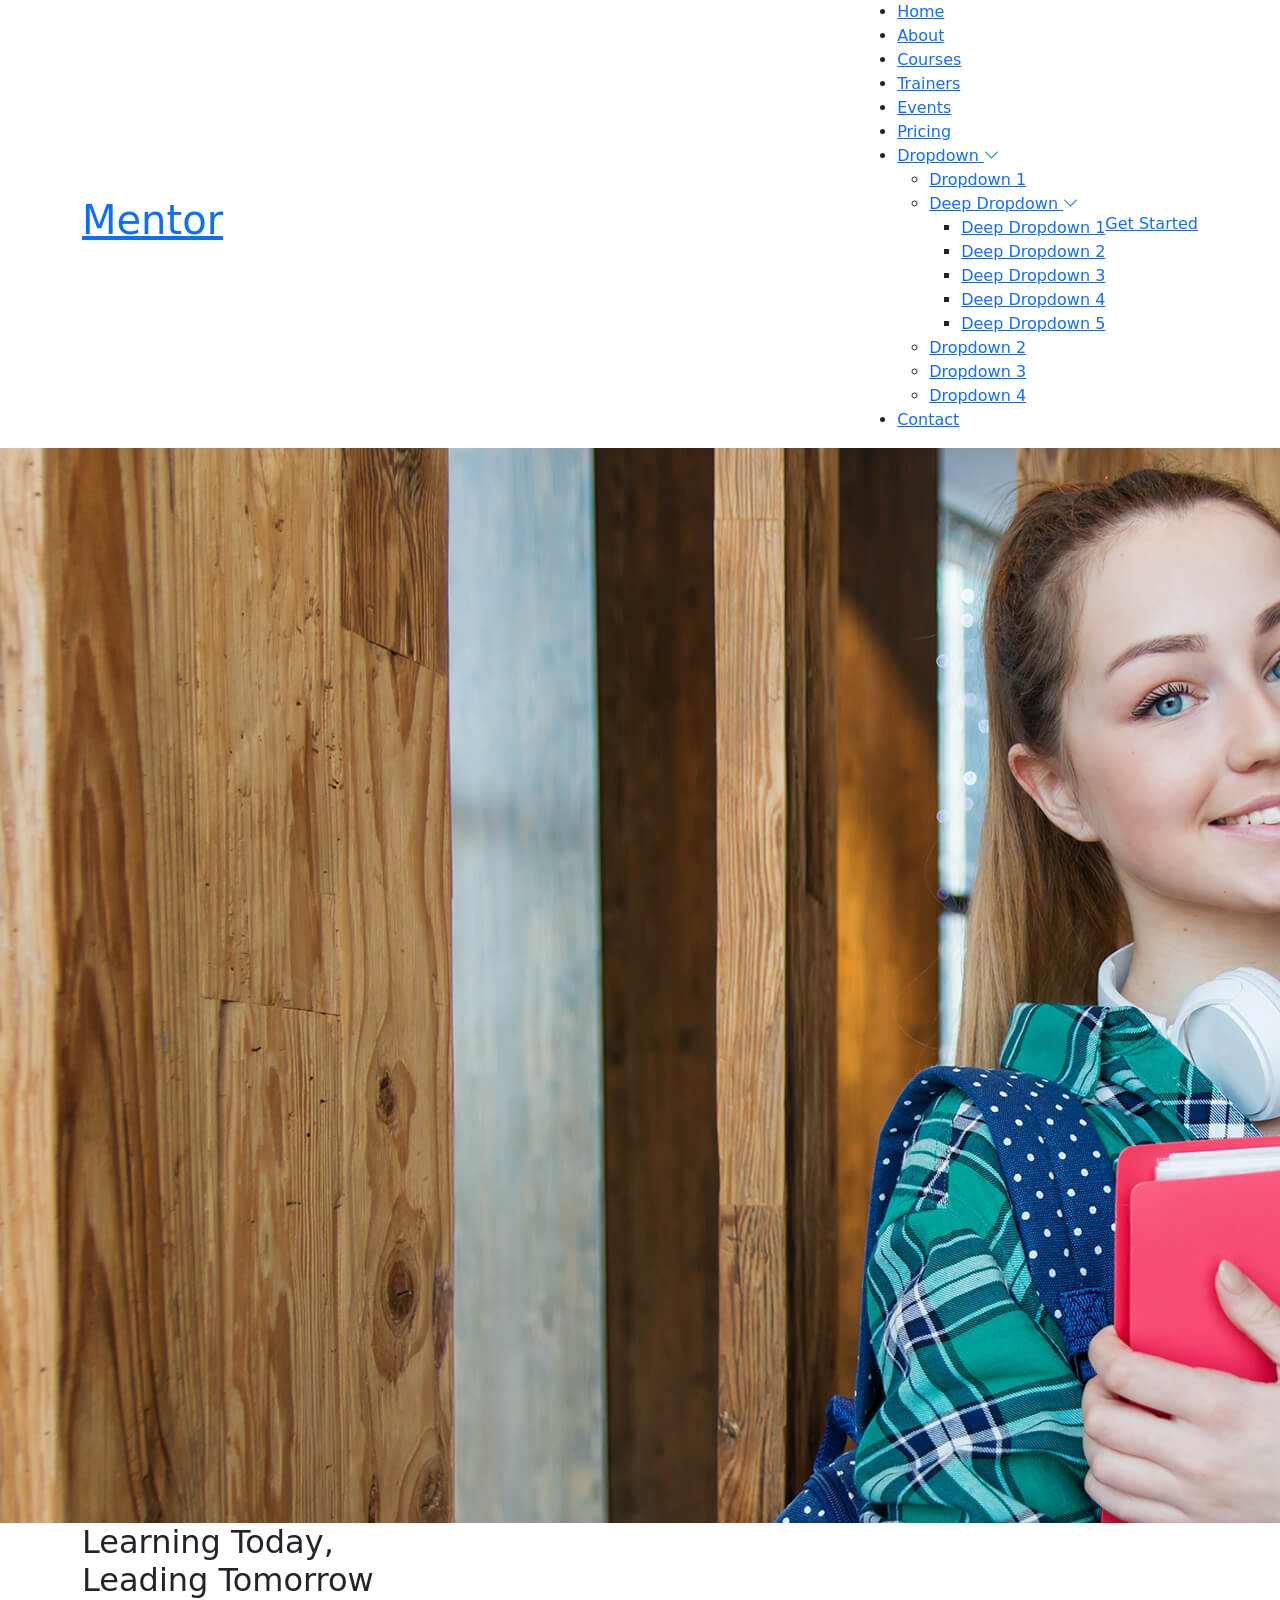
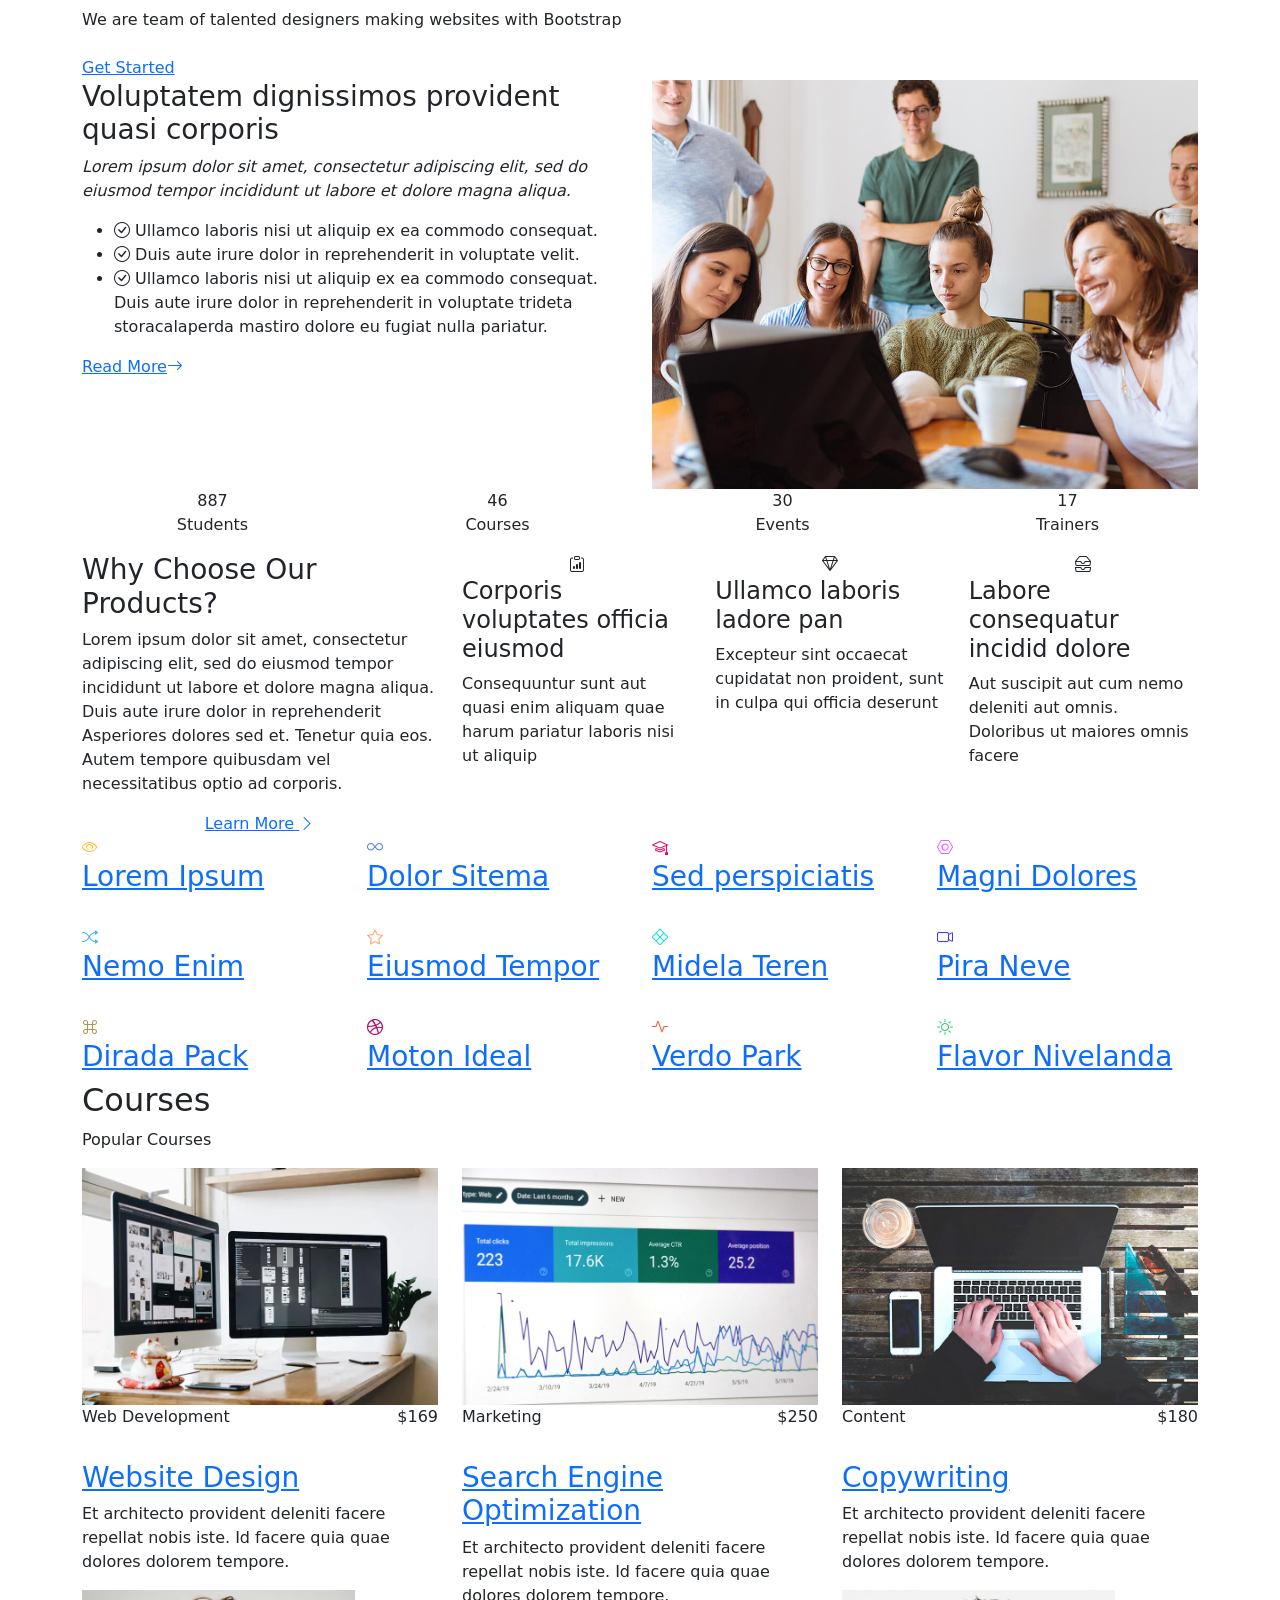
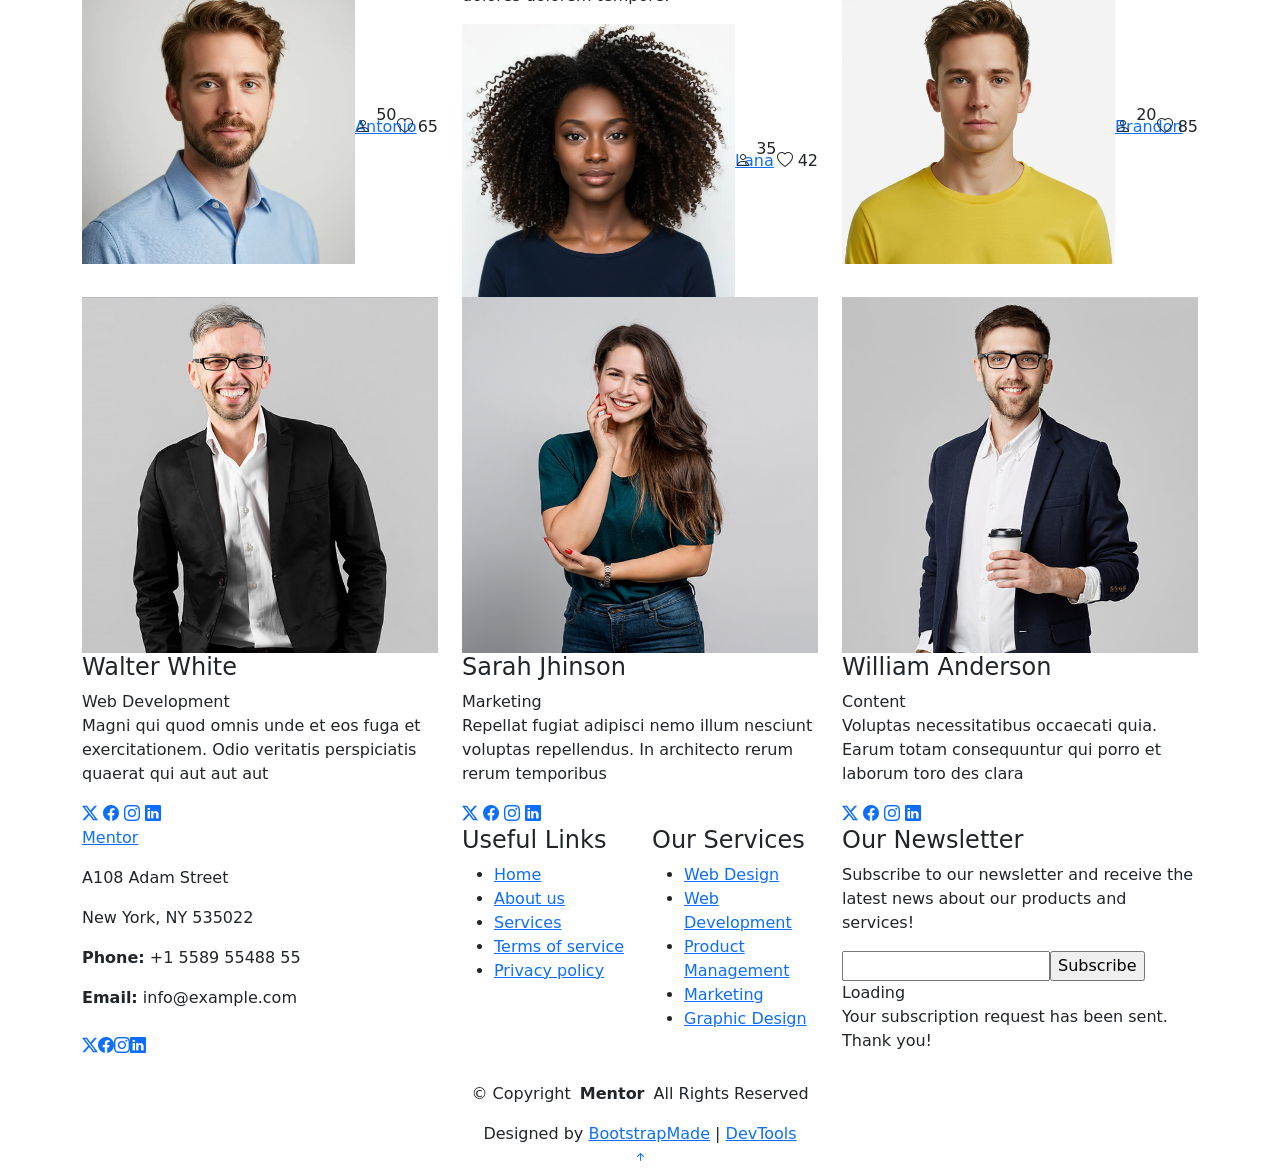
==== index.html @ c742a9a2 "first commit" ====
<!DOCTYPE html>
<html lang="en">

<head>
  <meta charset="utf-8">
  <meta content="width=device-width, initial-scale=1.0" name="viewport">
  <title>Index - Mentor Bootstrap Template</title>
  <meta name="description" content="">
  <meta name="keywords" content="">

  <!-- Favicons -->
  <link href="assets/img/favicon.png" rel="icon">
  <link href="assets/img/apple-touch-icon.png" rel="apple-touch-icon">

  <!-- Fonts -->
  <link href="https://fonts.googleapis.com" rel="preconnect">
  <link href="https://fonts.gstatic.com" rel="preconnect" crossorigin>
  <link href="https://fonts.googleapis.com/css2?family=Open+Sans:ital,wght@0,300;0,400;0,500;0,600;0,700;0,800;1,300;1,400;1,500;1,600;1,700;1,800&family=Poppins:ital,wght@0,100;0,200;0,300;0,400;0,500;0,600;0,700;0,800;0,900;1,100;1,200;1,300;1,400;1,500;1,600;1,700;1,800;1,900&family=Raleway:ital,wght@0,100;0,200;0,300;0,400;0,500;0,600;0,700;0,800;0,900;1,100;1,200;1,300;1,400;1,500;1,600;1,700;1,800;1,900&display=swap" rel="stylesheet">

  <!-- Vendor CSS Files -->
  <link href="assets/vendor/bootstrap/css/bootstrap.min.css" rel="stylesheet">
  <link href="assets/vendor/bootstrap-icons/bootstrap-icons.css" rel="stylesheet">
  <link href="assets/vendor/aos/aos.css" rel="stylesheet">
  <link href="assets/vendor/glightbox/css/glightbox.min.css" rel="stylesheet">
  <link href="assets/vendor/swiper/swiper-bundle.min.css" rel="stylesheet">

  <!-- Main CSS File -->
  <link href="assets/css/main.css" rel="stylesheet">

  <!-- =======================================================
  * Template Name: Mentor
  * Template URL: https://bootstrapmade.com/mentor-free-education-bootstrap-theme/
  * Updated: Jul 07 2025 with Bootstrap v5.3.7
  * Author: BootstrapMade.com
  * License: https://bootstrapmade.com/license/
  ======================================================== -->
</head>

<body class="index-page">

  <header id="header" class="header d-flex align-items-center sticky-top">
    <div class="container-fluid container-xl position-relative d-flex align-items-center">

      <a href="index.html" class="logo d-flex align-items-center me-auto">
        <!-- Uncomment the line below if you also wish to use an image logo -->
        <!-- <img src="assets/img/logo.webp" alt=""> -->
        <h1 class="sitename">Mentor</h1>
      </a>

      <nav id="navmenu" class="navmenu">
        <ul>
          <li><a href="index.html" class="active">Home<br></a></li>
          <li><a href="about.html">About</a></li>
          <li><a href="courses.html">Courses</a></li>
          <li><a href="trainers.html">Trainers</a></li>
          <li><a href="events.html">Events</a></li>
          <li><a href="pricing.html">Pricing</a></li>
          <li class="dropdown"><a href="#"><span>Dropdown</span> <i class="bi bi-chevron-down toggle-dropdown"></i></a>
            <ul>
              <li><a href="#">Dropdown 1</a></li>
              <li class="dropdown"><a href="#"><span>Deep Dropdown</span> <i class="bi bi-chevron-down toggle-dropdown"></i></a>
                <ul>
                  <li><a href="#">Deep Dropdown 1</a></li>
                  <li><a href="#">Deep Dropdown 2</a></li>
                  <li><a href="#">Deep Dropdown 3</a></li>
                  <li><a href="#">Deep Dropdown 4</a></li>
                  <li><a href="#">Deep Dropdown 5</a></li>
                </ul>
              </li>
              <li><a href="#">Dropdown 2</a></li>
              <li><a href="#">Dropdown 3</a></li>
              <li><a href="#">Dropdown 4</a></li>
            </ul>
          </li>
          <li><a href="contact.html">Contact</a></li>
        </ul>
        <i class="mobile-nav-toggle d-xl-none bi bi-list"></i>
      </nav>

      <a class="btn-getstarted" href="courses.html">Get Started</a>

    </div>
  </header>

  <main class="main">

    <!-- Hero Section -->
    <section id="hero" class="hero section dark-background">

      <img src="assets/img/hero-bg.jpg" alt="" data-aos="fade-in">

      <div class="container">
        <h2 data-aos="fade-up" data-aos-delay="100">Learning Today,<br>Leading Tomorrow</h2>
        <p data-aos="fade-up" data-aos-delay="200">We are team of talented designers making websites with Bootstrap</p>
        <div class="d-flex mt-4" data-aos="fade-up" data-aos-delay="300">
          <a href="courses.html" class="btn-get-started">Get Started</a>
        </div>
      </div>

    </section><!-- /Hero Section -->

    <!-- About Section -->
    <section id="about" class="about section">

      <div class="container">

        <div class="row gy-4">

          <div class="col-lg-6 order-1 order-lg-2" data-aos="fade-up" data-aos-delay="100">
            <img src="assets/img/about.jpg" class="img-fluid" alt="">
          </div>

          <div class="col-lg-6 order-2 order-lg-1 content" data-aos="fade-up" data-aos-delay="200">
            <h3>Voluptatem dignissimos provident quasi corporis</h3>
            <p class="fst-italic">
              Lorem ipsum dolor sit amet, consectetur adipiscing elit, sed do eiusmod tempor incididunt ut labore et dolore
              magna aliqua.
            </p>
            <ul>
              <li><i class="bi bi-check-circle"></i> <span>Ullamco laboris nisi ut aliquip ex ea commodo consequat.</span></li>
              <li><i class="bi bi-check-circle"></i> <span>Duis aute irure dolor in reprehenderit in voluptate velit.</span></li>
              <li><i class="bi bi-check-circle"></i> <span>Ullamco laboris nisi ut aliquip ex ea commodo consequat. Duis aute irure dolor in reprehenderit in voluptate trideta storacalaperda mastiro dolore eu fugiat nulla pariatur.</span></li>
            </ul>
            <a href="#" class="read-more"><span>Read More</span><i class="bi bi-arrow-right"></i></a>
          </div>

        </div>

      </div>

    </section><!-- /About Section -->

    <!-- Counts Section -->
    <section id="counts" class="section counts light-background">

      <div class="container" data-aos="fade-up" data-aos-delay="100">

        <div class="row gy-4">

          <div class="col-lg-3 col-md-6">
            <div class="stats-item text-center w-100 h-100">
              <span data-purecounter-start="0" data-purecounter-end="1232" data-purecounter-duration="1" class="purecounter"></span>
              <p>Students</p>
            </div>
          </div><!-- End Stats Item -->

          <div class="col-lg-3 col-md-6">
            <div class="stats-item text-center w-100 h-100">
              <span data-purecounter-start="0" data-purecounter-end="64" data-purecounter-duration="1" class="purecounter"></span>
              <p>Courses</p>
            </div>
          </div><!-- End Stats Item -->

          <div class="col-lg-3 col-md-6">
            <div class="stats-item text-center w-100 h-100">
              <span data-purecounter-start="0" data-purecounter-end="42" data-purecounter-duration="1" class="purecounter"></span>
              <p>Events</p>
            </div>
          </div><!-- End Stats Item -->

          <div class="col-lg-3 col-md-6">
            <div class="stats-item text-center w-100 h-100">
              <span data-purecounter-start="0" data-purecounter-end="24" data-purecounter-duration="1" class="purecounter"></span>
              <p>Trainers</p>
            </div>
          </div><!-- End Stats Item -->

        </div>

      </div>

    </section><!-- /Counts Section -->

    <!-- Why Us Section -->
    <section id="why-us" class="section why-us">

      <div class="container">

        <div class="row gy-4">

          <div class="col-lg-4" data-aos="fade-up" data-aos-delay="100">
            <div class="why-box">
              <h3>Why Choose Our Products?</h3>
              <p>
                Lorem ipsum dolor sit amet, consectetur adipiscing elit, sed do eiusmod tempor incididunt ut labore et dolore magna aliqua. Duis aute irure dolor in reprehenderit
                Asperiores dolores sed et. Tenetur quia eos. Autem tempore quibusdam vel necessitatibus optio ad corporis.
              </p>
              <div class="text-center">
                <a href="#" class="more-btn"><span>Learn More</span> <i class="bi bi-chevron-right"></i></a>
              </div>
            </div>
          </div><!-- End Why Box -->

          <div class="col-lg-8 d-flex align-items-stretch">
            <div class="row gy-4" data-aos="fade-up" data-aos-delay="200">

              <div class="col-xl-4">
                <div class="icon-box d-flex flex-column justify-content-center align-items-center">
                  <i class="bi bi-clipboard-data"></i>
                  <h4>Corporis voluptates officia eiusmod</h4>
                  <p>Consequuntur sunt aut quasi enim aliquam quae harum pariatur laboris nisi ut aliquip</p>
                </div>
              </div><!-- End Icon Box -->

              <div class="col-xl-4" data-aos="fade-up" data-aos-delay="300">
                <div class="icon-box d-flex flex-column justify-content-center align-items-center">
                  <i class="bi bi-gem"></i>
                  <h4>Ullamco laboris ladore pan</h4>
                  <p>Excepteur sint occaecat cupidatat non proident, sunt in culpa qui officia deserunt</p>
                </div>
              </div><!-- End Icon Box -->

              <div class="col-xl-4" data-aos="fade-up" data-aos-delay="400">
                <div class="icon-box d-flex flex-column justify-content-center align-items-center">
                  <i class="bi bi-inboxes"></i>
                  <h4>Labore consequatur incidid dolore</h4>
                  <p>Aut suscipit aut cum nemo deleniti aut omnis. Doloribus ut maiores omnis facere</p>
                </div>
              </div><!-- End Icon Box -->

            </div>
          </div>

        </div>

      </div>

    </section><!-- /Why Us Section -->

    <!-- Features Section -->
    <section id="features" class="features section">

      <div class="container">

        <div class="row gy-4">

          <div class="col-lg-3 col-md-4" data-aos="fade-up" data-aos-delay="100">
            <div class="features-item">
              <i class="bi bi-eye" style="color: #ffbb2c;"></i>
              <h3><a href="" class="stretched-link">Lorem Ipsum</a></h3>
            </div>
          </div><!-- End Feature Item -->

          <div class="col-lg-3 col-md-4" data-aos="fade-up" data-aos-delay="200">
            <div class="features-item">
              <i class="bi bi-infinity" style="color: #5578ff;"></i>
              <h3><a href="" class="stretched-link">Dolor Sitema</a></h3>
            </div>
          </div><!-- End Feature Item -->

          <div class="col-lg-3 col-md-4" data-aos="fade-up" data-aos-delay="300">
            <div class="features-item">
              <i class="bi bi-mortarboard" style="color: #e80368;"></i>
              <h3><a href="" class="stretched-link">Sed perspiciatis</a></h3>
            </div>
          </div><!-- End Feature Item -->

          <div class="col-lg-3 col-md-4" data-aos="fade-up" data-aos-delay="400">
            <div class="features-item">
              <i class="bi bi-nut" style="color: #e361ff;"></i>
              <h3><a href="" class="stretched-link">Magni Dolores</a></h3>
            </div>
          </div><!-- End Feature Item -->

          <div class="col-lg-3 col-md-4" data-aos="fade-up" data-aos-delay="500">
            <div class="features-item">
              <i class="bi bi-shuffle" style="color: #47aeff;"></i>
              <h3><a href="" class="stretched-link">Nemo Enim</a></h3>
            </div>
          </div><!-- End Feature Item -->

          <div class="col-lg-3 col-md-4" data-aos="fade-up" data-aos-delay="600">
            <div class="features-item">
              <i class="bi bi-star" style="color: #ffa76e;"></i>
              <h3><a href="" class="stretched-link">Eiusmod Tempor</a></h3>
            </div>
          </div><!-- End Feature Item -->

          <div class="col-lg-3 col-md-4" data-aos="fade-up" data-aos-delay="700">
            <div class="features-item">
              <i class="bi bi-x-diamond" style="color: #11dbcf;"></i>
              <h3><a href="" class="stretched-link">Midela Teren</a></h3>
            </div>
          </div><!-- End Feature Item -->

          <div class="col-lg-3 col-md-4" data-aos="fade-up" data-aos-delay="800">
            <div class="features-item">
              <i class="bi bi-camera-video" style="color: #4233ff;"></i>
              <h3><a href="" class="stretched-link">Pira Neve</a></h3>
            </div>
          </div><!-- End Feature Item -->

          <div class="col-lg-3 col-md-4" data-aos="fade-up" data-aos-delay="900">
            <div class="features-item">
              <i class="bi bi-command" style="color: #b2904f;"></i>
              <h3><a href="" class="stretched-link">Dirada Pack</a></h3>
            </div>
          </div><!-- End Feature Item -->

          <div class="col-lg-3 col-md-4" data-aos="fade-up" data-aos-delay="1000">
            <div class="features-item">
              <i class="bi bi-dribbble" style="color: #b20969;"></i>
              <h3><a href="" class="stretched-link">Moton Ideal</a></h3>
            </div>
          </div><!-- End Feature Item -->

          <div class="col-lg-3 col-md-4" data-aos="fade-up" data-aos-delay="1100">
            <div class="features-item">
              <i class="bi bi-activity" style="color: #ff5828;"></i>
              <h3><a href="" class="stretched-link">Verdo Park</a></h3>
            </div>
          </div><!-- End Feature Item -->

          <div class="col-lg-3 col-md-4" data-aos="fade-up" data-aos-delay="1200">
            <div class="features-item">
              <i class="bi bi-brightness-high" style="color: #29cc61;"></i>
              <h3><a href="" class="stretched-link">Flavor Nivelanda</a></h3>
            </div>
          </div><!-- End Feature Item -->

        </div>

      </div>

    </section><!-- /Features Section -->

    <!-- Courses Section -->
    <section id="courses" class="courses section">

      <!-- Section Title -->
      <div class="container section-title" data-aos="fade-up">
        <h2>Courses</h2>
        <p>Popular Courses</p>
      </div><!-- End Section Title -->

      <div class="container">

        <div class="row">

          <div class="col-lg-4 col-md-6 d-flex align-items-stretch" data-aos="zoom-in" data-aos-delay="100">
            <div class="course-item">
              <img src="assets/img/course/course-1.webp" class="img-fluid" alt="...">
              <div class="course-content">
                <div class="d-flex justify-content-between align-items-center mb-3">
                  <p class="category">Web Development</p>
                  <p class="price">$169</p>
                </div>

                <h3><a href="course-details.html">Website Design</a></h3>
                <p class="description">Et architecto provident deleniti facere repellat nobis iste. Id facere quia quae dolores dolorem tempore.</p>
                <div class="trainer d-flex justify-content-between align-items-center">
                  <div class="trainer-profile d-flex align-items-center">
                    <img src="assets/img/person/person-m-7.webp" class="img-fluid" alt="">
                    <a href="" class="trainer-link">Antonio</a>
                  </div>
                  <div class="trainer-rank d-flex align-items-center">
                    <i class="bi bi-person user-icon"></i>&nbsp;50
                    &nbsp;&nbsp;
                    <i class="bi bi-heart heart-icon"></i>&nbsp;65
                  </div>
                </div>
              </div>
            </div>
          </div> <!-- End Course Item-->

          <div class="col-lg-4 col-md-6 d-flex align-items-stretch mt-4 mt-md-0" data-aos="zoom-in" data-aos-delay="200">
            <div class="course-item">
              <img src="assets/img/course/course-2.webp" class="img-fluid" alt="...">
              <div class="course-content">
                <div class="d-flex justify-content-between align-items-center mb-3">
                  <p class="category">Marketing</p>
                  <p class="price">$250</p>
                </div>

                <h3><a href="course-details.html">Search Engine Optimization</a></h3>
                <p class="description">Et architecto provident deleniti facere repellat nobis iste. Id facere quia quae dolores dolorem tempore.</p>
                <div class="trainer d-flex justify-content-between align-items-center">
                  <div class="trainer-profile d-flex align-items-center">
                    <img src="assets/img/person/person-f-14.webp" class="img-fluid" alt="">
                    <a href="" class="trainer-link">Lana</a>
                  </div>
                  <div class="trainer-rank d-flex align-items-center">
                    <i class="bi bi-person user-icon"></i>&nbsp;35
                    &nbsp;&nbsp;
                    <i class="bi bi-heart heart-icon"></i>&nbsp;42
                  </div>
                </div>
              </div>
            </div>
          </div> <!-- End Course Item-->

          <div class="col-lg-4 col-md-6 d-flex align-items-stretch mt-4 mt-lg-0" data-aos="zoom-in" data-aos-delay="300">
            <div class="course-item">
              <img src="assets/img/course/course-3.webp" class="img-fluid" alt="...">
              <div class="course-content">
                <div class="d-flex justify-content-between align-items-center mb-3">
                  <p class="category">Content</p>
                  <p class="price">$180</p>
                </div>

                <h3><a href="course-details.html">Copywriting</a></h3>
                <p class="description">Et architecto provident deleniti facere repellat nobis iste. Id facere quia quae dolores dolorem tempore.</p>
                <div class="trainer d-flex justify-content-between align-items-center">
                  <div class="trainer-profile d-flex align-items-center">
                    <img src="assets/img/person/person-m-12.webp" class="img-fluid" alt="">
                    <a href="" class="trainer-link">Brandon</a>
                  </div>
                  <div class="trainer-rank d-flex align-items-center">
                    <i class="bi bi-person user-icon"></i>&nbsp;20
                    &nbsp;&nbsp;
                    <i class="bi bi-heart heart-icon"></i>&nbsp;85
                  </div>
                </div>
              </div>
            </div>
          </div> <!-- End Course Item-->

        </div>

      </div>

    </section><!-- /Courses Section -->

    <!-- Trainers Index Section -->
    <section id="trainers-index" class="section trainers-index">

      <div class="container">

        <div class="row">

          <div class="col-lg-4 col-md-6 d-flex" data-aos="fade-up" data-aos-delay="100">
            <div class="member">
              <img src="assets/img/trainers/trainer-1.jpg" class="img-fluid" alt="">
              <div class="member-content">
                <h4>Walter White</h4>
                <span>Web Development</span>
                <p>
                  Magni qui quod omnis unde et eos fuga et exercitationem. Odio veritatis perspiciatis quaerat qui aut aut aut
                </p>
                <div class="social">
                  <a href=""><i class="bi bi-twitter-x"></i></a>
                  <a href=""><i class="bi bi-facebook"></i></a>
                  <a href=""><i class="bi bi-instagram"></i></a>
                  <a href=""><i class="bi bi-linkedin"></i></a>
                </div>
              </div>
            </div>
          </div><!-- End Team Member -->

          <div class="col-lg-4 col-md-6 d-flex" data-aos="fade-up" data-aos-delay="200">
            <div class="member">
              <img src="assets/img/trainers/trainer-2.jpg" class="img-fluid" alt="">
              <div class="member-content">
                <h4>Sarah Jhinson</h4>
                <span>Marketing</span>
                <p>
                  Repellat fugiat adipisci nemo illum nesciunt voluptas repellendus. In architecto rerum rerum temporibus
                </p>
                <div class="social">
                  <a href=""><i class="bi bi-twitter-x"></i></a>
                  <a href=""><i class="bi bi-facebook"></i></a>
                  <a href=""><i class="bi bi-instagram"></i></a>
                  <a href=""><i class="bi bi-linkedin"></i></a>
                </div>
              </div>
            </div>
          </div><!-- End Team Member -->

          <div class="col-lg-4 col-md-6 d-flex" data-aos="fade-up" data-aos-delay="300">
            <div class="member">
              <img src="assets/img/trainers/trainer-3.jpg" class="img-fluid" alt="">
              <div class="member-content">
                <h4>William Anderson</h4>
                <span>Content</span>
                <p>
                  Voluptas necessitatibus occaecati quia. Earum totam consequuntur qui porro et laborum toro des clara
                </p>
                <div class="social">
                  <a href=""><i class="bi bi-twitter-x"></i></a>
                  <a href=""><i class="bi bi-facebook"></i></a>
                  <a href=""><i class="bi bi-instagram"></i></a>
                  <a href=""><i class="bi bi-linkedin"></i></a>
                </div>
              </div>
            </div>
          </div><!-- End Team Member -->

        </div>

      </div>

    </section><!-- /Trainers Index Section -->

  </main>

  <footer id="footer" class="footer position-relative light-background">

    <div class="container footer-top">
      <div class="row gy-4">
        <div class="col-lg-4 col-md-6 footer-about">
          <a href="index.html" class="logo d-flex align-items-center">
            <span class="sitename">Mentor</span>
          </a>
          <div class="footer-contact pt-3">
            <p>A108 Adam Street</p>
            <p>New York, NY 535022</p>
            <p class="mt-3"><strong>Phone:</strong> <span>+1 5589 55488 55</span></p>
            <p><strong>Email:</strong> <span>info@example.com</span></p>
          </div>
          <div class="social-links d-flex mt-4">
            <a href=""><i class="bi bi-twitter-x"></i></a>
            <a href=""><i class="bi bi-facebook"></i></a>
            <a href=""><i class="bi bi-instagram"></i></a>
            <a href=""><i class="bi bi-linkedin"></i></a>
          </div>
        </div>

        <div class="col-lg-2 col-md-3 footer-links">
          <h4>Useful Links</h4>
          <ul>
            <li><a href="#">Home</a></li>
            <li><a href="#">About us</a></li>
            <li><a href="#">Services</a></li>
            <li><a href="#">Terms of service</a></li>
            <li><a href="#">Privacy policy</a></li>
          </ul>
        </div>

        <div class="col-lg-2 col-md-3 footer-links">
          <h4>Our Services</h4>
          <ul>
            <li><a href="#">Web Design</a></li>
            <li><a href="#">Web Development</a></li>
            <li><a href="#">Product Management</a></li>
            <li><a href="#">Marketing</a></li>
            <li><a href="#">Graphic Design</a></li>
          </ul>
        </div>

        <div class="col-lg-4 col-md-12 footer-newsletter">
          <h4>Our Newsletter</h4>
          <p>Subscribe to our newsletter and receive the latest news about our products and services!</p>
          <form action="#" method="post" class="email-form">
            <div class="newsletter-form"><input type="email" name="email"><input type="submit" value="Subscribe"></div>
            <div class="loading">Loading</div>
            <div class="error-message"></div>
            <div class="sent-message">Your subscription request has been sent. Thank you!</div>
          </form>
        </div>

      </div>
    </div>

    <div class="container copyright text-center mt-4">
      <p>© <span>Copyright</span> <strong class="px-1 sitename">Mentor</strong> <span>All Rights Reserved</span></p>
      <div class="credits">
        <!-- All the links in the footer should remain intact. -->
        <!-- You can delete the links only if you've purchased the pro version. -->
        <!-- Licensing information: https://bootstrapmade.com/license/ -->
        Designed by <a href="https://bootstrapmade.com/">BootstrapMade</a> | <a href="https://bootstrapmade.com/tools/">DevTools</a>
      </div>
    </div>

  </footer>

  <!-- Scroll Top -->
  <a href="#" id="scroll-top" class="scroll-top d-flex align-items-center justify-content-center"><i class="bi bi-arrow-up-short"></i></a>

  <!-- Preloader -->
  <div id="preloader"></div>

  <!-- Vendor JS Files -->
  <script src="assets/vendor/bootstrap/js/bootstrap.bundle.min.js"></script>
  <script src="assets/vendor/aos/aos.js"></script>
  <script src="assets/vendor/glightbox/js/glightbox.min.js"></script>
  <script src="assets/vendor/purecounter/purecounter_vanilla.js"></script>
  <script src="assets/vendor/swiper/swiper-bundle.min.js"></script>

  <!-- Main JS File -->
  <script src="assets/js/main.js"></script>

</body>

</html>
---- assets/css/main.css ----
/**
* Template Name: Mentor
* Template URL: https://bootstrapmade.com/mentor-free-education-bootstrap-theme/
* Updated: Jul 07 2025 with Bootstrap v5.3.7
* Author: BootstrapMade.com
* License: https://bootstrapmade.com/license/
*/

/*--------------------------------------------------------------
# Font & Color Variables
# Help: https://bootstrapmade.com/color-system/
--------------------------------------------------------------*/
/* Fonts */
:root {
  --default-font: "Open Sans",  system-ui, -apple-system, "Segoe UI", Roboto, "Helvetica Neue", Arial, "Noto Sans", "Liberation Sans", sans-serif, "Apple Color Emoji", "Segoe UI Emoji", "Segoe UI Symbol", "Noto Color Emoji";
  --heading-font: "Raleway",  sans-serif;
  --nav-font: "Poppins",  sans-serif;
}

/* Global Colors - The following color variables are used throughout the website. Updating them here will change the color scheme of the entire website */
:root { 
  --background-color: #ffffff; /* Background color for the entire website, including individual sections */
  --default-color: #444444; /* Default color used for the majority of the text content across the entire website */
  --heading-color: #37423b; /* Color for headings, subheadings and title throughout the website */
  --accent-color: #5fcf80; /* Accent color that represents your brand on the website. It's used for buttons, links, and other elements that need to stand out */
  --surface-color: #ffffff; /* The surface color is used as a background of boxed elements within sections, such as cards, icon boxes, or other elements that require a visual separation from the global background. */
  --contrast-color: #ffffff; /* Contrast color for text, ensuring readability against backgrounds of accent, heading, or default colors. */
}

/* Nav Menu Colors - The following color variables are used specifically for the navigation menu. They are separate from the global colors to allow for more customization options */
:root {
  --nav-color: #272828;  /* The default color of the main navmenu links */
  --nav-hover-color: #5fcf80; /* Applied to main navmenu links when they are hovered over or active */
  --nav-mobile-background-color: #ffffff; /* Used as the background color for mobile navigation menu */
  --nav-dropdown-background-color: #ffffff; /* Used as the background color for dropdown items that appear when hovering over primary navigation items */
  --nav-dropdown-color: #272828; /* Used for navigation links of the dropdown items in the navigation menu. */
  --nav-dropdown-hover-color: #5fcf80; /* Similar to --nav-hover-color, this color is applied to dropdown navigation links when they are hovered over. */
}

/* Color Presets - These classes override global colors when applied to any section or element, providing reuse of the sam color scheme. */

.light-background {
  --background-color: #f9f9f9;
  --surface-color: #ffffff;
}

.dark-background {
  --background-color: #060606;
  --default-color: #ffffff;
  --heading-color: #ffffff;
  --surface-color: #252525;
  --contrast-color: #ffffff;
}

/* Smooth scroll */
:root {
  scroll-behavior: smooth;
}

/*--------------------------------------------------------------
# General Styling & Shared Classes
--------------------------------------------------------------*/
body {
  color: var(--default-color);
  background-color: var(--background-color);
  font-family: var(--default-font);
}

a {
  color: var(--accent-color);
  text-decoration: none;
  transition: 0.3s;
}

a:hover {
  color: color-mix(in srgb, var(--accent-color), transparent 25%);
  text-decoration: none;
}

h1,
h2,
h3,
h4,
h5,
h6 {
  color: var(--heading-color);
  font-family: var(--heading-font);
}

/* Email Form Messages
------------------------------*/
.email-form .error-message {
  display: none;
  background: #df1529;
  color: #ffffff;
  text-align: left;
  padding: 15px;
  margin-bottom: 24px;
  font-weight: 600;
}

.email-form .sent-message {
  display: none;
  color: #ffffff;
  background: #059652;
  text-align: center;
  padding: 15px;
  margin-bottom: 24px;
  font-weight: 600;
}

.email-form .loading {
  display: none;
  background: var(--surface-color);
  text-align: center;
  padding: 15px;
  margin-bottom: 24px;
}

.email-form .loading:before {
  content: "";
  display: inline-block;
  border-radius: 50%;
  width: 24px;
  height: 24px;
  margin: 0 10px -6px 0;
  border: 3px solid var(--accent-color);
  border-top-color: var(--surface-color);
  animation: email-form-loading 1s linear infinite;
}

@keyframes email-form-loading {
  0% {
    transform: rotate(0deg);
  }

  100% {
    transform: rotate(360deg);
  }
}

/* Pulsating Play Button
------------------------------*/
.pulsating-play-btn {
  width: 94px;
  height: 94px;
  background: radial-gradient(var(--accent-color) 50%, color-mix(in srgb, var(--accent-color), transparent 75%) 52%);
  border-radius: 50%;
  display: block;
  position: relative;
  overflow: hidden;
}

.pulsating-play-btn:before {
  content: "";
  position: absolute;
  width: 120px;
  height: 120px;
  animation-delay: 0s;
  animation: pulsate-play-btn 2s;
  animation-direction: forwards;
  animation-iteration-count: infinite;
  animation-timing-function: steps;
  opacity: 1;
  border-radius: 50%;
  border: 5px solid color-mix(in srgb, var(--accent-color), transparent 30%);
  top: -15%;
  left: -15%;
  background: rgba(198, 16, 0, 0);
}

.pulsating-play-btn:after {
  content: "";
  position: absolute;
  left: 50%;
  top: 50%;
  transform: translateX(-40%) translateY(-50%);
  width: 0;
  height: 0;
  border-top: 10px solid transparent;
  border-bottom: 10px solid transparent;
  border-left: 15px solid #fff;
  z-index: 100;
  transition: all 400ms cubic-bezier(0.55, 0.055, 0.675, 0.19);
}

.pulsating-play-btn:hover:before {
  content: "";
  position: absolute;
  left: 50%;
  top: 50%;
  transform: translateX(-40%) translateY(-50%);
  width: 0;
  height: 0;
  border: none;
  border-top: 10px solid transparent;
  border-bottom: 10px solid transparent;
  border-left: 15px solid #fff;
  z-index: 200;
  animation: none;
  border-radius: 0;
}

.pulsating-play-btn:hover:after {
  border-left: 15px solid var(--accent-color);
  transform: scale(20);
}

@keyframes pulsate-play-btn {
  0% {
    transform: scale(0.6, 0.6);
    opacity: 1;
  }

  100% {
    transform: scale(1, 1);
    opacity: 0;
  }
}

/*--------------------------------------------------------------
# Global Header
--------------------------------------------------------------*/
.header {
  color: var(--default-color);
  background-color: var(--background-color);
  padding: 15px 0;
  transition: all 0.5s;
  z-index: 997;
}

.header .logo {
  line-height: 1;
}

.header .logo img {
  max-height: 36px;
  margin-right: 8px;
}

.header .logo h1 {
  font-weight: 700;
  font-size: 30px;
  margin: 0;
  letter-spacing: 1px;
  text-transform: uppercase;
  color: var(--accent-color);
}

.header .btn-getstarted,
.header .btn-getstarted:focus {
  color: var(--contrast-color);
  background: var(--accent-color);
  font-size: 14px;
  padding: 8px 25px;
  margin: 0 0 0 30px;
  border-radius: 50px;
  transition: 0.3s;
}

.header .btn-getstarted:hover,
.header .btn-getstarted:focus:hover {
  color: var(--contrast-color);
  background: color-mix(in srgb, var(--accent-color), transparent 15%);
}

@media (max-width: 1200px) {
  .header .logo {
    order: 1;
  }

  .header .btn-getstarted {
    order: 2;
    margin: 0 15px 0 0;
    padding: 6px 15px;
  }

  .header .navmenu {
    order: 3;
  }
}

.scrolled .header {
  box-shadow: 0px 0 18px rgba(0, 0, 0, 0.1);
}

/*--------------------------------------------------------------
# Navigation Menu
--------------------------------------------------------------*/
/* Navmenu - Desktop */
@media (min-width: 1200px) {
  .navmenu {
    padding: 0;
  }

  .navmenu ul {
    margin: 0;
    padding: 0;
    display: flex;
    list-style: none;
    align-items: center;
  }

  .navmenu li {
    position: relative;
  }

  .navmenu a,
  .navmenu a:focus {
    color: var(--nav-color);
    padding: 18px 15px;
    font-size: 16px;
    font-family: var(--nav-font);
    font-weight: 400;
    display: flex;
    align-items: center;
    justify-content: space-between;
    white-space: nowrap;
    transition: 0.3s;
  }

  .navmenu a i,
  .navmenu a:focus i {
    font-size: 12px;
    line-height: 0;
    margin-left: 5px;
    transition: 0.3s;
  }

  .navmenu li:last-child a {
    padding-right: 0;
  }

  .navmenu li:hover>a,
  .navmenu .active,
  .navmenu .active:focus {
    color: var(--nav-hover-color);
  }

  .navmenu .dropdown ul {
    margin: 0;
    padding: 10px 0;
    background: var(--nav-dropdown-background-color);
    display: block;
    position: absolute;
    visibility: hidden;
    left: 14px;
    top: 130%;
    opacity: 0;
    transition: 0.3s;
    border-radius: 4px;
    z-index: 99;
    box-shadow: 0px 0px 30px rgba(0, 0, 0, 0.1);
  }

  .navmenu .dropdown ul li {
    min-width: 200px;
  }

  .navmenu .dropdown ul a {
    padding: 10px 20px;
    font-size: 15px;
    text-transform: none;
    color: var(--nav-dropdown-color);
  }

  .navmenu .dropdown ul a i {
    font-size: 12px;
  }

  .navmenu .dropdown ul a:hover,
  .navmenu .dropdown ul .active:hover,
  .navmenu .dropdown ul li:hover>a {
    color: var(--nav-dropdown-hover-color);
  }

  .navmenu .dropdown:hover>ul {
    opacity: 1;
    top: 100%;
    visibility: visible;
  }

  .navmenu .dropdown .dropdown ul {
    top: 0;
    left: -90%;
    visibility: hidden;
  }

  .navmenu .dropdown .dropdown:hover>ul {
    opacity: 1;
    top: 0;
    left: -100%;
    visibility: visible;
  }
}

/* Navmenu - Mobile */
@media (max-width: 1199px) {
  .mobile-nav-toggle {
    color: var(--nav-color);
    font-size: 28px;
    line-height: 0;
    margin-right: 10px;
    cursor: pointer;
    transition: color 0.3s;
  }

  .navmenu {
    padding: 0;
    z-index: 9997;
  }

  .navmenu ul {
    display: none;
    list-style: none;
    position: absolute;
    inset: 60px 20px 20px 20px;
    padding: 10px 0;
    margin: 0;
    border-radius: 6px;
    background-color: var(--nav-mobile-background-color);
    border: 1px solid color-mix(in srgb, var(--default-color), transparent 90%);
    box-shadow: none;
    overflow-y: auto;
    transition: 0.3s;
    z-index: 9998;
  }

  .navmenu a,
  .navmenu a:focus {
    color: var(--nav-dropdown-color);
    padding: 10px 20px;
    font-family: var(--nav-font);
    font-size: 17px;
    font-weight: 500;
    display: flex;
    align-items: center;
    justify-content: space-between;
    white-space: nowrap;
    transition: 0.3s;
  }

  .navmenu a i,
  .navmenu a:focus i {
    font-size: 12px;
    line-height: 0;
    margin-left: 5px;
    width: 30px;
    height: 30px;
    display: flex;
    align-items: center;
    justify-content: center;
    border-radius: 50%;
    transition: 0.3s;
    background-color: color-mix(in srgb, var(--accent-color), transparent 90%);
  }

  .navmenu a i:hover,
  .navmenu a:focus i:hover {
    background-color: var(--accent-color);
    color: var(--contrast-color);
  }

  .navmenu a:hover,
  .navmenu .active,
  .navmenu .active:focus {
    color: var(--nav-dropdown-hover-color);
  }

  .navmenu .active i,
  .navmenu .active:focus i {
    background-color: var(--accent-color);
    color: var(--contrast-color);
    transform: rotate(180deg);
  }

  .navmenu .dropdown ul {
    position: static;
    display: none;
    z-index: 99;
    padding: 10px 0;
    margin: 10px 20px;
    background-color: var(--nav-dropdown-background-color);
    transition: all 0.5s ease-in-out;
  }

  .navmenu .dropdown ul ul {
    background-color: rgba(33, 37, 41, 0.1);
  }

  .navmenu .dropdown>.dropdown-active {
    display: block;
    background-color: rgba(33, 37, 41, 0.03);
  }

  .mobile-nav-active {
    overflow: hidden;
  }

  .mobile-nav-active .mobile-nav-toggle {
    color: #fff;
    position: absolute;
    font-size: 32px;
    top: 15px;
    right: 15px;
    margin-right: 0;
    z-index: 9999;
  }

  .mobile-nav-active .navmenu {
    position: fixed;
    overflow: hidden;
    inset: 0;
    background: rgba(33, 37, 41, 0.8);
    transition: 0.3s;
  }

  .mobile-nav-active .navmenu>ul {
    display: block;
  }
}

/*--------------------------------------------------------------
# Global Footer
--------------------------------------------------------------*/
.footer {
  color: var(--default-color);
  background-color: var(--background-color);
  font-size: 14px;
  padding-bottom: 50px;
  position: relative;
}

.footer .footer-top {
  padding-top: 50px;
}

.footer .footer-about .logo {
  margin-bottom: 0;
}

.footer .footer-about .logo img {
  max-height: 40px;
  margin-right: 6px;
}

.footer .footer-about .logo span {
  font-size: 26px;
  font-weight: 700;
  letter-spacing: 1px;
  font-family: var(--heading-font);
  color: var(--heading-color);
}

.footer .footer-about p {
  font-size: 14px;
  font-family: var(--heading-font);
}

.footer .social-links a {
  display: flex;
  align-items: center;
  justify-content: center;
  width: 40px;
  height: 40px;
  border-radius: 50%;
  border: 1px solid color-mix(in srgb, var(--default-color), transparent 50%);
  font-size: 16px;
  color: color-mix(in srgb, var(--default-color), transparent 30%);
  margin-right: 10px;
  transition: 0.3s;
}

.footer .social-links a:hover {
  color: var(--accent-color);
  border-color: var(--accent-color);
}

.footer h4 {
  font-size: 16px;
  font-weight: bold;
  position: relative;
  padding-bottom: 12px;
}

.footer .footer-links {
  margin-bottom: 30px;
}

.footer .footer-links ul {
  list-style: none;
  padding: 0;
  margin: 0;
}

.footer .footer-links ul i {
  padding-right: 2px;
  font-size: 12px;
  line-height: 0;
}

.footer .footer-links ul li {
  padding: 10px 0;
  display: flex;
  align-items: center;
}

.footer .footer-links ul li:first-child {
  padding-top: 0;
}

.footer .footer-links ul a {
  color: color-mix(in srgb, var(--default-color), transparent 30%);
  display: inline-block;
  line-height: 1;
}

.footer .footer-links ul a:hover {
  color: var(--accent-color);
}

.footer .footer-contact p {
  margin-bottom: 5px;
}

.footer .footer-newsletter .newsletter-form {
  margin-top: 30px;
  margin-bottom: 15px;
  padding: 6px 8px;
  position: relative;
  border-radius: 50px;
  border: 1px solid color-mix(in srgb, var(--default-color), transparent 80%);
  display: flex;
  background-color: var(--surface-color);
  transition: 0.3s;
}

.footer .footer-newsletter .newsletter-form:focus-within {
  border-color: var(--accent-color);
}

.footer .footer-newsletter .newsletter-form input[type=email] {
  border: 0;
  padding: 4px 8px;
  width: 100%;
  background-color: var(--surface-color);
  color: var(--default-color);
}

.footer .footer-newsletter .newsletter-form input[type=email]:focus-visible {
  outline: none;
}

.footer .footer-newsletter .newsletter-form input[type=submit] {
  border: 0;
  font-size: 16px;
  padding: 0 20px 2px 20px;
  margin: -7px -8px -7px 0;
  background: var(--accent-color);
  color: var(--contrast-color);
  transition: 0.3s;
  border-radius: 50px;
}

.footer .footer-newsletter .newsletter-form input[type=submit]:hover {
  background: color-mix(in srgb, var(--accent-color), transparent 20%);
}

.footer .copyright {
  padding-top: 25px;
  padding-bottom: 25px;
  background-color: color-mix(in srgb, var(--default-color), transparent 95%);
}

.footer .copyright p {
  margin-bottom: 0;
}

.footer .credits {
  margin-top: 6px;
  font-size: 13px;
}

/*--------------------------------------------------------------
# Preloader
--------------------------------------------------------------*/
#preloader {
  position: fixed;
  inset: 0;
  z-index: 999999;
  overflow: hidden;
  background: var(--background-color);
  transition: all 0.6s ease-out;
}

#preloader:before {
  content: "";
  position: fixed;
  top: calc(50% - 30px);
  left: calc(50% - 30px);
  border: 6px solid #ffffff;
  border-color: var(--accent-color) transparent var(--accent-color) transparent;
  border-radius: 50%;
  width: 60px;
  height: 60px;
  animation: animate-preloader 1.5s linear infinite;
}

@keyframes animate-preloader {
  0% {
    transform: rotate(0deg);
  }

  100% {
    transform: rotate(360deg);
  }
}

/*--------------------------------------------------------------
# Scroll Top Button
--------------------------------------------------------------*/
.scroll-top {
  position: fixed;
  visibility: hidden;
  opacity: 0;
  right: 15px;
  bottom: -15px;
  z-index: 99999;
  background-color: var(--accent-color);
  width: 44px;
  height: 44px;
  border-radius: 50px;
  transition: all 0.4s;
}

.scroll-top i {
  font-size: 24px;
  color: var(--contrast-color);
  line-height: 0;
}

.scroll-top:hover {
  background-color: color-mix(in srgb, var(--accent-color), transparent 20%);
  color: var(--contrast-color);
}

.scroll-top.active {
  visibility: visible;
  opacity: 1;
  bottom: 15px;
}

/*--------------------------------------------------------------
# Disable aos animation delay on mobile devices
--------------------------------------------------------------*/
@media screen and (max-width: 768px) {
  [data-aos-delay] {
    transition-delay: 0 !important;
  }
}

/*--------------------------------------------------------------
# Global Page Titles & Breadcrumbs
--------------------------------------------------------------*/
.page-title {
  --default-color: var(--contrast-color);
  --background-color: var(--accent-color);
  --heading-color: var(--contrast-color);
  color: var(--default-color);
  background-color: var(--background-color);
  position: relative;
}

.page-title .heading {
  padding: 80px 0;
  border-top: 1px solid color-mix(in srgb, var(--default-color), transparent 90%);
}

.page-title .heading h1 {
  font-size: 38px;
  font-weight: 700;
}

.page-title nav {
  background-color: color-mix(in srgb, var(--accent-color) 90%, black 5%);
  padding: 20px 0;
}

.page-title nav a {
  color: var(--default-color);
}

.page-title nav ol {
  display: flex;
  flex-wrap: wrap;
  list-style: none;
  margin: 0;
  font-size: 16px;
  font-weight: 600;
}

.page-title nav ol li+li {
  padding-left: 10px;
}

.page-title nav ol li+li::before {
  content: "/";
  display: inline-block;
  padding-right: 10px;
  color: color-mix(in srgb, var(--default-color), transparent 70%);
}

/*--------------------------------------------------------------
# Global Sections
--------------------------------------------------------------*/
section,
.section {
  color: var(--default-color);
  background-color: var(--background-color);
  padding: 60px 0;
  scroll-margin-top: 900px;
  overflow: clip;
}

@media (max-width: 1199px) {

  section,
  .section {
    scroll-margin-top: 66px;
  }
}

/*--------------------------------------------------------------
# Global Section Titles
--------------------------------------------------------------*/
.section-title {
  padding-bottom: 60px;
  position: relative;
}

.section-title h2 {
  font-size: 14px;
  font-weight: 500;
  padding: 0;
  line-height: 1px;
  margin: 0;
  letter-spacing: 1.5px;
  text-transform: uppercase;
  color: color-mix(in srgb, var(--default-color), transparent 50%);
  position: relative;
}

.section-title h2::after {
  content: "";
  width: 120px;
  height: 1px;
  display: inline-block;
  background: var(--accent-color);
  margin: 4px 10px;
}

.section-title p {
  color: var(--heading-color);
  margin: 0;
  font-size: 36px;
  font-weight: 700;
  font-family: var(--nav-font);
  text-transform: uppercase;
}

/*--------------------------------------------------------------
# Hero Section
--------------------------------------------------------------*/
.hero {
  width: 100%;
  min-height: 80vh;
  position: relative;
  padding: 80px 0;
  display: flex;
  align-items: center;
  justify-content: center;
  color: var(--default-color);
}

.hero img {
  position: absolute;
  inset: 0;
  display: block;
  width: 100%;
  height: 100%;
  object-fit: cover;
  z-index: 1;
}

.hero:before {
  content: "";
  background: color-mix(in srgb, var(--background-color), transparent 60%);
  position: absolute;
  inset: 0;
  z-index: 2;
}

.hero .container {
  position: relative;
  z-index: 3;
}

.hero h2 {
  margin: 0;
  font-size: 48px;
  font-weight: 700;
}

.hero p {
  color: color-mix(in srgb, var(--default-color), transparent 20%);
  margin: 10px 0 0 0;
  font-size: 24px;
}

.hero .btn-get-started {
  font-weight: 500;
  font-size: 15px;
  letter-spacing: 1px;
  display: inline-block;
  padding: 8px 35px 10px 35px;
  border-radius: 50px;
  transition: 0.4s;
  margin-top: 30px;
  border: 2px solid var(--default-color);
  color: var(--default-color);
}

.hero .btn-get-started:hover {
  background: var(--accent-color);
  border: 2px solid var(--accent-color);
}

@media (max-width: 768px) {
  .hero h2 {
    font-size: 32px;
  }

  .hero p {
    font-size: 18px;
  }
}

/*--------------------------------------------------------------
# About Section
--------------------------------------------------------------*/
.about .content h3 {
  font-size: 2rem;
  font-weight: 700;
}

.about .content ul {
  list-style: none;
  padding: 0;
}

.about .content ul li {
  padding-bottom: 10px;
}

.about .content ul i {
  font-size: 1.25rem;
  margin-right: 4px;
  color: var(--accent-color);
}

.about .content p:last-child {
  margin-bottom: 0;
}

.about .content .read-more {
  background: var(--accent-color);
  color: var(--contrast-color);
  font-family: var(--heading-font);
  font-weight: 500;
  font-size: 15px;
  letter-spacing: 1px;
  padding: 10px 24px 12px 24px;
  border-radius: 50px;
  transition: 0.3s;
  display: inline-flex;
  align-items: center;
  justify-content: center;
}

.about .content .read-more i {
  font-size: 18px;
  margin-left: 5px;
  line-height: 0;
  transition: 0.3s;
}

.about .content .read-more:hover {
  background: color-mix(in srgb, var(--accent-color), transparent 20%);
  padding-right: 19px;
}

.about .content .read-more:hover i {
  margin-left: 10px;
}

/*--------------------------------------------------------------
# Counts Section
--------------------------------------------------------------*/
.counts {
  padding: 25px 0;
}

.counts .stats-item {
  padding: 30px;
  width: 100%;
}

.counts .stats-item span {
  font-size: 48px;
  display: block;
  color: var(--accent-color);
  font-weight: 700;
}

.counts .stats-item p {
  color: color-mix(in srgb, var(--default-color), transparent 40%);
  padding: 0;
  margin: 0;
  font-family: var(--heading-font);
  font-size: 15px;
  font-weight: 600;
}

/*--------------------------------------------------------------
# Why Us Section
--------------------------------------------------------------*/
.why-us .why-box {
  color: var(--contrast-color);
  background: var(--accent-color);
  padding: 30px;
}

.why-us .why-box h3 {
  color: var(--contrast-color);
  font-weight: 700;
  font-size: 34px;
  margin-bottom: 30px;
}

.why-us .why-box p {
  margin-bottom: 30px;
}

.why-us .why-box .more-btn {
  display: inline-block;
  background: color-mix(in srgb, var(--contrast-color), transparent 85%);
  padding: 8px 40px 10px 40px;
  color: var(--contrast-color);
  transition: all ease-in-out 0.4s;
  border-radius: 50px;
}

.why-us .why-box .more-btn i {
  font-size: 14px;
}

.why-us .why-box .more-btn:hover {
  color: var(--accent-color);
  background: var(--surface-color);
}

.why-us .icon-box {
  background-color: var(--surface-color);
  text-align: center;
  padding: 40px 30px;
  width: 100%;
  height: 100%;
  border: 1px solid color-mix(in srgb, var(--default-color), transparent 90%);
}

.why-us .icon-box i {
  color: var(--accent-color);
  font-size: 32px;
  margin-bottom: 30px;
  background: color-mix(in srgb, var(--accent-color), transparent 95%);
  border-radius: 50px;
  display: flex;
  align-items: center;
  justify-content: center;
  width: 72px;
  height: 72px;
  transition: 0.3s;
}

.why-us .icon-box h4 {
  font-size: 20px;
  font-weight: 700;
  margin: 0 0 30px 0;
}

.why-us .icon-box p {
  font-size: 15px;
  color: color-mix(in srgb, var(--default-color), transparent 30%);
}

.why-us .icon-box:hover i {
  color: var(--contrast-color);
  background: var(--accent-color);
}

/*--------------------------------------------------------------
# Features Section
--------------------------------------------------------------*/
.features {
  padding: 10px 0;
}

.features .features-item {
  background-color: var(--surface-color);
  display: flex;
  align-items: center;
  padding: 20px;
  transition: 0.3s;
  border: 1px solid color-mix(in srgb, var(--default-color), transparent 90%);
  position: relative;
}

.features .features-item i {
  font-size: 32px;
  padding-right: 10px;
  line-height: 0;
}

.features .features-item h3 {
  font-weight: 700;
  margin: 0;
  padding: 0;
  line-height: 1;
  font-size: 16px;
}

.features .features-item h3 a {
  color: var(--heading-color);
  transition: 0.3s;
}

.features .features-item:hover {
  border-color: var(--accent-color);
}

.features .features-item:hover h3 a {
  color: var(--accent-color);
}

/*--------------------------------------------------------------
# Courses Section
--------------------------------------------------------------*/
.courses .course-item {
  background-color: var(--surface-color);
  border: 1px solid color-mix(in srgb, var(--default-color), transparent 90%);
  border-radius: 5px;
}

.courses .course-content {
  padding: 15px;
}

.courses .course-content h3 {
  font-weight: 700;
  font-size: 20px;
}

.courses .course-content h3 a {
  color: var(--heading-color);
  transition: 0.3s;
}

.courses .course-content h3 a:hover {
  color: var(--accent-color);
}

.courses .course-content .category {
  background: var(--accent-color);
  color: var(--contrast-color);
  font-size: 14px;
  padding: 6px 14px;
  margin: 0;
  border-radius: 5px;
}

.courses .course-content .price {
  margin: 0;
  font-weight: 700;
  font-size: 18px;
  color: color-mix(in srgb, var(--default-color), transparent 20%);
}

.courses .course-content .description {
  font-size: 14px;
  color: color-mix(in srgb, var(--default-color), transparent 20%);
}

.courses .trainer {
  padding-top: 15px;
  border-top: 1px solid color-mix(in srgb, var(--default-color), transparent 90%);
}

.courses .trainer .trainer-profile img {
  max-width: 50px;
  border-radius: 50px;
}

.courses .trainer .trainer-profile .trainer-link {
  padding-left: 10px;
  font-weight: 600;
  font-size: 16px;
  color: color-mix(in srgb, var(--default-color), transparent 20%);
  transition: 0.3s;
}

.courses .trainer .trainer-profile .trainer-link:hover {
  color: var(--accent-color);
}

.courses .trainer .trainer-rank {
  font-size: 18px;
  color: color-mix(in srgb, var(--default-color), transparent 60%);
}

.courses .trainer .trainer-rank .user-icon {
  font-size: 22px;
}

/*--------------------------------------------------------------
# Trainers Index Section
--------------------------------------------------------------*/
.trainers-index .member {
  background-color: var(--surface-color);
  border: 1px solid color-mix(in srgb, var(--default-color), transparent 90%);
  text-align: center;
  margin-bottom: 20px;
}

.trainers-index .member img {
  margin: -1px -1px 30px -1px;
}

.trainers-index .member .member-content {
  padding: 0 20px 30px 20px;
}

.trainers-index .member h4 {
  font-weight: 700;
  margin-bottom: 2px;
  font-size: 18px;
}

.trainers-index .member span {
  font-style: italic;
  display: block;
  font-size: 13px;
  color: color-mix(in srgb, var(--default-color), transparent 20%);
}

.trainers-index .member p {
  padding-top: 10px;
  font-size: 14px;
  font-style: italic;
  color: color-mix(in srgb, var(--default-color), transparent 40%);
}

.trainers-index .member .social {
  margin-top: 15px;
}

.trainers-index .member .social a {
  color: color-mix(in srgb, var(--default-color), transparent 60%);
  transition: 0.3s;
}

.trainers-index .member .social a:hover {
  color: var(--accent-color);
}

.trainers-index .member .social i {
  font-size: 18px;
  margin: 0 2px;
}

/*--------------------------------------------------------------
# About Us Section
--------------------------------------------------------------*/
.about-us .content h3 {
  font-size: 2rem;
  font-weight: 700;
}

.about-us .content ul {
  list-style: none;
  padding: 0;
}

.about-us .content ul li {
  padding-bottom: 10px;
}

.about-us .content ul i {
  font-size: 1.25rem;
  margin-right: 4px;
  color: var(--accent-color);
}

.about-us .content p:last-child {
  margin-bottom: 0;
}

/*--------------------------------------------------------------
# Testimonials Section
--------------------------------------------------------------*/
.testimonials .testimonial-wrap {
  padding-left: 50px;
}

.testimonials .testimonials-carousel,
.testimonials .testimonials-slider {
  overflow: hidden;
}

.testimonials .testimonial-item {
  background-color: var(--surface-color);
  border: 1px solid color-mix(in srgb, var(--default-color), transparent 90%);
  box-sizing: content-box;
  padding: 30px 30px 30px 60px;
  margin: 30px 15px;
  min-height: 200px;
  position: relative;
}

.testimonials .testimonial-item .testimonial-img {
  width: 90px;
  border-radius: 10px;
  border: 6px solid var(--background-color);
  position: absolute;
  left: -45px;
}

.testimonials .testimonial-item h3 {
  font-size: 18px;
  font-weight: bold;
  margin: 10px 0 5px 0;
}

.testimonials .testimonial-item h4 {
  color: color-mix(in srgb, var(--default-color), transparent 50%);
  font-size: 14px;
  margin: 0;
}

.testimonials .testimonial-item .stars {
  margin: 10px 0;
}

.testimonials .testimonial-item .stars i {
  color: #ffc107;
  margin: 0 1px;
}

.testimonials .testimonial-item .quote-icon-left,
.testimonials .testimonial-item .quote-icon-right {
  color: color-mix(in srgb, var(--accent-color), transparent 60%);
  font-size: 26px;
  line-height: 0;
}

.testimonials .testimonial-item .quote-icon-left {
  display: inline-block;
  left: -5px;
  position: relative;
}

.testimonials .testimonial-item .quote-icon-right {
  display: inline-block;
  right: -5px;
  position: relative;
  top: 10px;
  transform: scale(-1, -1);
}

.testimonials .testimonial-item p {
  font-style: italic;
  margin: 15px auto 15px auto;
}

.testimonials .swiper-wrapper {
  height: auto;
}

.testimonials .swiper-pagination {
  margin-top: 20px;
  position: relative;
}

.testimonials .swiper-pagination .swiper-pagination-bullet {
  width: 12px;
  height: 12px;
  background-color: var(--background-color);
  opacity: 1;
  border: 1px solid var(--accent-color);
}

.testimonials .swiper-pagination .swiper-pagination-bullet-active {
  background-color: var(--accent-color);
}

@media (max-width: 767px) {
  .testimonials .testimonial-wrap {
    padding-left: 0;
  }

  .testimonials .testimonials-carousel,
  .testimonials .testimonials-slider {
    overflow: hidden;
  }

  .testimonials .testimonial-item {
    padding: 30px;
    margin: 15px;
  }

  .testimonials .testimonial-item .testimonial-img {
    position: static;
    left: auto;
  }
}

/*--------------------------------------------------------------
# Course Details Section
--------------------------------------------------------------*/
.course-details .course-header {
  margin-bottom: 40px;
}

.course-details .course-header .course-image {
  margin-bottom: 20px;
  border-radius: 12px;
  overflow: hidden;
}

.course-details .course-header .course-image img {
  width: 100%;
  height: 400px;
  object-fit: cover;
}

.course-details .course-header .course-meta {
  display: flex;
  justify-content: space-between;
  align-items: center;
  flex-wrap: wrap;
  gap: 20px;
}

@media (max-width: 768px) {
  .course-details .course-header .course-meta {
    flex-direction: column;
    align-items: flex-start;
  }
}

.course-details .course-header .instructor {
  display: flex;
  align-items: center;
  gap: 15px;
}

.course-details .course-header .instructor .instructor-avatar {
  width: 60px;
  height: 60px;
  border-radius: 50%;
  object-fit: cover;
}

.course-details .course-header .instructor .instructor-info h6 {
  margin: 0;
  font-size: 16px;
  font-weight: 600;
  color: var(--heading-color);
}

.course-details .course-header .instructor .instructor-info span {
  font-size: 14px;
  color: color-mix(in srgb, var(--default-color), transparent 30%);
}

.course-details .course-header .course-stats {
  display: flex;
  gap: 25px;
}

@media (max-width: 576px) {
  .course-details .course-header .course-stats {
    flex-wrap: wrap;
    gap: 15px;
  }
}

.course-details .course-header .course-stats .stat-item {
  display: flex;
  align-items: center;
  gap: 8px;
  font-size: 14px;
  color: var(--default-color);
}

.course-details .course-header .course-stats .stat-item i {
  color: var(--accent-color);
}

.course-details .course-content {
  margin-bottom: 50px;
}

.course-details .course-content h2 {
  font-size: 32px;
  margin-bottom: 25px;
  color: var(--heading-color);
}

@media (max-width: 768px) {
  .course-details .course-content h2 {
    font-size: 26px;
  }
}

.course-details .course-content .course-description {
  margin-bottom: 40px;
}

.course-details .course-content .course-description p {
  font-size: 16px;
  line-height: 1.7;
  margin-bottom: 15px;
  color: var(--default-color);
}

.course-details .course-content .what-you-learn {
  background-color: var(--surface-color);
  padding: 30px;
  border-radius: 12px;
  border: 1px solid color-mix(in srgb, var(--default-color), transparent 90%);
}

.course-details .course-content .what-you-learn h3 {
  font-size: 24px;
  margin-bottom: 25px;
  color: var(--heading-color);
}

.course-details .course-content .what-you-learn .learn-list {
  list-style: none;
  padding: 0;
  margin: 0;
}

.course-details .course-content .what-you-learn .learn-list li {
  display: flex;
  align-items: flex-start;
  gap: 12px;
  margin-bottom: 15px;
  font-size: 15px;
  line-height: 1.6;
  color: var(--default-color);
}

.course-details .course-content .what-you-learn .learn-list li i {
  color: var(--accent-color);
  font-size: 18px;
  margin-top: 2px;
  flex-shrink: 0;
}

.course-details .course-curriculum {
  margin-bottom: 50px;
}

.course-details .course-curriculum h3 {
  font-size: 24px;
  margin-bottom: 30px;
  color: var(--heading-color);
}

.course-details .course-curriculum .curriculum-section {
  margin-bottom: 25px;
  border: 1px solid color-mix(in srgb, var(--default-color), transparent 90%);
  border-radius: 8px;
  overflow: hidden;
}

.course-details .course-curriculum .curriculum-section .section-header {
  background-color: var(--surface-color);
  padding: 20px;
  display: flex;
  justify-content: space-between;
  align-items: center;
  border-bottom: 1px solid color-mix(in srgb, var(--default-color), transparent 90%);
}

@media (max-width: 576px) {
  .course-details .course-curriculum .curriculum-section .section-header {
    flex-direction: column;
    align-items: flex-start;
    gap: 10px;
  }
}

.course-details .course-curriculum .curriculum-section .section-header h4 {
  font-size: 18px;
  margin: 0;
  color: var(--heading-color);
}

.course-details .course-curriculum .curriculum-section .section-header .lessons-count {
  font-size: 14px;
  color: color-mix(in srgb, var(--default-color), transparent 30%);
}

.course-details .course-curriculum .curriculum-section .lessons {
  padding: 0;
}

.course-details .course-curriculum .curriculum-section .lessons .lesson-item {
  padding: 15px 20px;
  display: flex;
  justify-content: space-between;
  align-items: center;
  border-bottom: 1px solid color-mix(in srgb, var(--default-color), transparent 95%);
  transition: background-color 0.3s;
}

.course-details .course-curriculum .curriculum-section .lessons .lesson-item:hover {
  background-color: color-mix(in srgb, var(--accent-color), transparent 95%);
}

.course-details .course-curriculum .curriculum-section .lessons .lesson-item:last-child {
  border-bottom: none;
}

.course-details .course-curriculum .curriculum-section .lessons .lesson-item .lesson-info {
  display: flex;
  align-items: center;
  gap: 12px;
}

.course-details .course-curriculum .curriculum-section .lessons .lesson-item .lesson-info i {
  color: var(--accent-color);
  font-size: 18px;
}

.course-details .course-curriculum .curriculum-section .lessons .lesson-item .lesson-info span {
  font-size: 15px;
  color: var(--default-color);
}

.course-details .course-curriculum .curriculum-section .lessons .lesson-item .lesson-duration {
  font-size: 14px;
  color: color-mix(in srgb, var(--default-color), transparent 40%);
  font-weight: 500;
}

.course-details .course-sidebar {
  position: sticky;
  top: 100px;
}

.course-details .course-sidebar .pricing-card {
  background-color: var(--surface-color);
  border: 1px solid color-mix(in srgb, var(--default-color), transparent 90%);
  border-radius: 12px;
  padding: 30px;
  text-align: center;
  margin-bottom: 30px;
  box-shadow: 0 5px 20px color-mix(in srgb, var(--default-color), transparent 90%);
}

.course-details .course-sidebar .pricing-card .price {
  margin-bottom: 10px;
}

.course-details .course-sidebar .pricing-card .price .currency {
  font-size: 24px;
  font-weight: 600;
  color: var(--accent-color);
  vertical-align: top;
}

.course-details .course-sidebar .pricing-card .price .amount {
  font-size: 48px;
  font-weight: 700;
  color: var(--accent-color);
}

.course-details .course-sidebar .pricing-card .price .period {
  font-size: 16px;
  color: color-mix(in srgb, var(--default-color), transparent 40%);
}

.course-details .course-sidebar .pricing-card .original-price {
  font-size: 18px;
  color: color-mix(in srgb, var(--default-color), transparent 50%);
  text-decoration: line-through;
  margin-bottom: 25px;
}

.course-details .course-sidebar .pricing-card .course-features {
  margin-bottom: 30px;
}

.course-details .course-sidebar .pricing-card .course-features .feature {
  display: flex;
  align-items: center;
  gap: 12px;
  margin-bottom: 12px;
  text-align: left;
}

.course-details .course-sidebar .pricing-card .course-features .feature i {
  color: var(--accent-color);
  font-size: 16px;
  width: 16px;
}

.course-details .course-sidebar .pricing-card .course-features .feature span {
  font-size: 14px;
  color: var(--default-color);
}

.course-details .course-sidebar .pricing-card .btn-enroll {
  width: 100%;
  padding: 15px;
  background-color: var(--accent-color);
  color: var(--contrast-color);
  border: none;
  border-radius: 8px;
  font-size: 16px;
  font-weight: 600;
  margin-bottom: 15px;
  transition: all 0.3s;
}

.course-details .course-sidebar .pricing-card .btn-enroll:hover {
  background-color: color-mix(in srgb, var(--accent-color), black 10%);
  transform: translateY(-2px);
}

.course-details .course-sidebar .pricing-card .btn-preview {
  width: 100%;
  padding: 15px;
  background-color: transparent;
  color: var(--accent-color);
  border: 2px solid var(--accent-color);
  border-radius: 8px;
  font-size: 16px;
  font-weight: 600;
  transition: all 0.3s;
}

.course-details .course-sidebar .pricing-card .btn-preview:hover {
  background-color: var(--accent-color);
  color: var(--contrast-color);
}

.course-details .course-sidebar .course-info-card {
  background-color: var(--surface-color);
  border: 1px solid color-mix(in srgb, var(--default-color), transparent 90%);
  border-radius: 12px;
  padding: 25px;
  margin-bottom: 30px;
}

.course-details .course-sidebar .course-info-card h4 {
  font-size: 18px;
  margin-bottom: 20px;
  color: var(--heading-color);
}

.course-details .course-sidebar .course-info-card .info-item {
  display: flex;
  justify-content: space-between;
  margin-bottom: 12px;
  padding-bottom: 12px;
  border-bottom: 1px solid color-mix(in srgb, var(--default-color), transparent 95%);
}

.course-details .course-sidebar .course-info-card .info-item:last-child {
  margin-bottom: 0;
  padding-bottom: 0;
  border-bottom: none;
}

.course-details .course-sidebar .course-info-card .info-item .label {
  font-size: 14px;
  font-weight: 600;
  color: var(--default-color);
}

.course-details .course-sidebar .course-info-card .info-item .value {
  font-size: 14px;
  color: color-mix(in srgb, var(--default-color), transparent 20%);
}

.course-details .course-sidebar .course-tags {
  background-color: var(--surface-color);
  border: 1px solid color-mix(in srgb, var(--default-color), transparent 90%);
  border-radius: 12px;
  padding: 25px;
}

.course-details .course-sidebar .course-tags h4 {
  font-size: 18px;
  margin-bottom: 20px;
  color: var(--heading-color);
}

.course-details .course-sidebar .course-tags .tags-list {
  display: flex;
  flex-wrap: wrap;
  gap: 10px;
}

.course-details .course-sidebar .course-tags .tags-list .tag {
  padding: 6px 12px;
  background-color: color-mix(in srgb, var(--accent-color), transparent 90%);
  color: var(--accent-color);
  border-radius: 20px;
  font-size: 12px;
  font-weight: 500;
  transition: all 0.3s;
}

.course-details .course-sidebar .course-tags .tags-list .tag:hover {
  background-color: var(--accent-color);
  color: var(--contrast-color);
}

@media (max-width: 768px) {
  .course-details .course-sidebar {
    position: static;
    margin-top: 40px;
  }
}

/*--------------------------------------------------------------
# Tabs Section
--------------------------------------------------------------*/
.tabs {
  padding-top: 30;
}

.tabs .nav-tabs {
  border: 0;
}

.tabs .nav-link {
  background-color: var(--background-color);
  border: 0;
  padding: 12px 15px;
  transition: 0.3s;
  color: var(--default-color);
  border-radius: 0;
  border-right: 2px solid color-mix(in srgb, var(--default-color), transparent 90%);
  font-weight: 600;
  font-size: 15px;
}

.tabs .nav-link:hover {
  color: var(--accent-color);
}

.tabs .nav-link.active {
  background-color: var(--surface-color);
  color: var(--accent-color);
  border-color: var(--accent-color);
}

.tabs .tab-pane.active {
  animation: fadeIn 0.5s ease-out;
}

.tabs .details h3 {
  font-size: 26px;
  font-weight: 600;
  margin-bottom: 20px;
}

.tabs .details p {
  color: color-mix(in srgb, var(--default-color), transparent 20%);
}

.tabs .details p:last-child {
  margin-bottom: 0;
}

@media (max-width: 992px) {
  .tabs .nav-link {
    border: 0;
    padding: 15px;
  }

  .tabs .nav-link.active {
    color: var(--accent-color);
    background: var(--accent-color);
  }
}

/*--------------------------------------------------------------
# Trainers Section
--------------------------------------------------------------*/
.trainers .member {
  position: relative;
}

.trainers .member .member-img {
  margin: 0 80px;
  border-radius: 50%;
  overflow: hidden;
  position: relative;
}

@media (max-width: 1024px) {
  .trainers .member .member-img {
    margin: 0 60px;
  }
}

.trainers .member .member-img img {
  position: relative;
  z-index: 1;
}

.trainers .member .member-img .social {
  position: absolute;
  inset: 0;
  background-color: rgba(0, 0, 0, 0.6);
  display: flex;
  justify-content: center;
  align-items: center;
  z-index: 2;
  padding-bottom: 20px;
  transition: 0.3s;
  visibility: hidden;
  opacity: 0;
}

.trainers .member .member-img .social a {
  transition: 0.3s;
  color: var(--contrast-color);
  font-size: 20px;
  margin: 0 8px;
}

.trainers .member .member-img .social a:hover {
  color: var(--accent-color);
}

.trainers .member .member-info {
  margin-top: 30px;
}

.trainers .member .member-info h4 {
  font-weight: 700;
  margin-bottom: 6px;
  font-size: 18px;
}

.trainers .member .member-info span {
  font-style: italic;
  display: block;
  font-size: 15px;
  color: color-mix(in srgb, var(--default-color), transparent 40%);
  margin-bottom: 10px;
}

.trainers .member .member-info p {
  margin-bottom: 0;
  font-size: 14px;
}

.trainers .member:hover .member-img .social {
  padding-bottom: 0;
  visibility: visible;
  opacity: 1;
}

/*--------------------------------------------------------------
# Events Section
--------------------------------------------------------------*/
.events .card {
  background-color: var(--background-color);
  border: 0;
  padding: 0 30px;
  margin-bottom: 60px;
  position: relative;
}

.events .card-img {
  width: calc(100% + 60px);
  margin-left: -30px;
  overflow: hidden;
  z-index: 9;
  border-radius: 0;
}

.events .card-img img {
  max-width: 100%;
  transition: all 0.3s ease-in-out;
}

.events .card-body {
  z-index: 10;
  background: var(--surface-color);
  border-top: 4px solid var(--surface-color);
  padding: 30px;
  box-shadow: 0px 2px 15px rgba(0, 0, 0, 0.1);
  margin-top: -60px;
  transition: 0.3s;
}

.events .card-title {
  font-weight: 700;
  text-align: center;
  margin-bottom: 20px;
}

.events .card-title a {
  color: var(--default-color);
  transition: 0.3s;
}

.events .card-text {
  color: color-mix(in srgb, var(--default-color), transparent 30%);
}

.events .card:hover img {
  transform: scale(1.1);
}

.events .card:hover .card-body {
  border-color: var(--accent-color);
}

.events .card:hover .card-body .card-title a {
  color: var(--accent-color);
}

/*--------------------------------------------------------------
# Pricing Section
--------------------------------------------------------------*/
.pricing .pricing-item {
  background-color: var(--surface-color);
  box-shadow: 0px 0px 4px rgba(0, 0, 0, 0.1);
  padding: 20px;
  text-align: center;
  border-radius: 5px;
  position: relative;
  overflow: hidden;
}

.pricing .pricing-item h3 {
  margin: -20px -20px 20px -20px;
  padding: 20px 15px;
  font-size: 16px;
  font-weight: 600;
  color: color-mix(in srgb, var(--default-color), transparent 20%);
  background: color-mix(in srgb, var(--default-color), transparent 95%);
}

.pricing .pricing-item h4 {
  font-size: 36px;
  font-weight: 600;
  font-family: var(--heading-font);
}

.pricing .pricing-item h4 sup {
  font-size: 20px;
  top: -15px;
  left: -3px;
}

.pricing .pricing-item h4 span {
  color: color-mix(in srgb, var(--default-color), transparent 40%);
  font-size: 16px;
  font-weight: 300;
}

.pricing .pricing-item ul {
  padding: 15px 0;
  list-style: none;
  text-align: center;
  line-height: 20px;
  font-size: 14px;
}

.pricing .pricing-item ul li {
  padding-bottom: 16px;
}

.pricing .pricing-item ul i {
  color: var(--accent-color);
  font-size: 18px;
  padding-right: 4px;
}

.pricing .pricing-item ul .na {
  color: color-mix(in srgb, var(--default-color), transparent 40%);
  text-decoration: line-through;
}

.pricing .btn-wrap {
  background: color-mix(in srgb, var(--default-color), transparent 95%);
  margin: 0 -20px -20px -20px;
  padding: 20px 15px;
  text-align: center;
}

.pricing .btn-buy {
  background: var(--accent-color);
  color: var(--contrast-color);
  display: inline-block;
  padding: 8px 35px 10px 35px;
  border-radius: 4px;
  transition: none;
  font-size: 14px;
  font-weight: 400;
  font-family: var(--heading-font);
  font-weight: 600;
  transition: 0.3s;
}

.pricing .btn-buy:hover {
  background: color-mix(in srgb, var(--accent-color), transparent 20%);
}

.pricing .featured h3 {
  background: var(--accent-color);
  color: var(--contrast-color);
}

.pricing .advanced {
  background: var(--accent-color);
  color: var(--contrast-color);
  width: 200px;
  position: absolute;
  top: 18px;
  right: -68px;
  transform: rotate(45deg);
  z-index: 1;
  font-size: 14px;
  padding: 1px 0 3px 0;
}

/*--------------------------------------------------------------
# Contact Section
--------------------------------------------------------------*/
.contact {
  padding-top: 8px;
  padding-bottom: 40px;
}

.contact .info-item+.info-item {
  margin-top: 40px;
}

.contact .info-item i {
  color: var(--contrast-color);
  background: var(--accent-color);
  font-size: 20px;
  width: 48px;
  height: 48px;
  display: flex;
  justify-content: center;
  align-items: center;
  border-radius: 50px;
  transition: all 0.3s ease-in-out;
  margin-right: 15px;
}

.contact .info-item h3 {
  padding: 0;
  font-size: 18px;
  font-weight: 700;
  margin-bottom: 5px;
}

.contact .info-item p {
  padding: 0;
  margin-bottom: 0;
  font-size: 14px;
}

.contact .email-form {
  height: 100%;
}

.contact .email-form input[type=text],
.contact .email-form input[type=email],
.contact .email-form textarea {
  font-size: 14px;
  padding: 10px 15px;
  box-shadow: none;
  border-radius: 0;
  color: var(--default-color);
  background-color: color-mix(in srgb, var(--background-color), transparent 50%);
  border-color: color-mix(in srgb, var(--default-color), transparent 80%);
}

.contact .email-form input[type=text]:focus,
.contact .email-form input[type=email]:focus,
.contact .email-form textarea:focus {
  border-color: var(--accent-color);
}

.contact .email-form input[type=text]::placeholder,
.contact .email-form input[type=email]::placeholder,
.contact .email-form textarea::placeholder {
  color: color-mix(in srgb, var(--default-color), transparent 70%);
}

.contact .email-form button[type=submit] {
  color: var(--contrast-color);
  background: var(--accent-color);
  border: 0;
  padding: 10px 30px 12px 30px;
  transition: 0.4s;
  border-radius: 50px;
}

.contact .email-form button[type=submit]:hover {
  background: color-mix(in srgb, var(--accent-color), transparent 20%);
}

/*--------------------------------------------------------------
# Starter Section Section
--------------------------------------------------------------*/
.starter-section {
  /* Add your styles here */
}
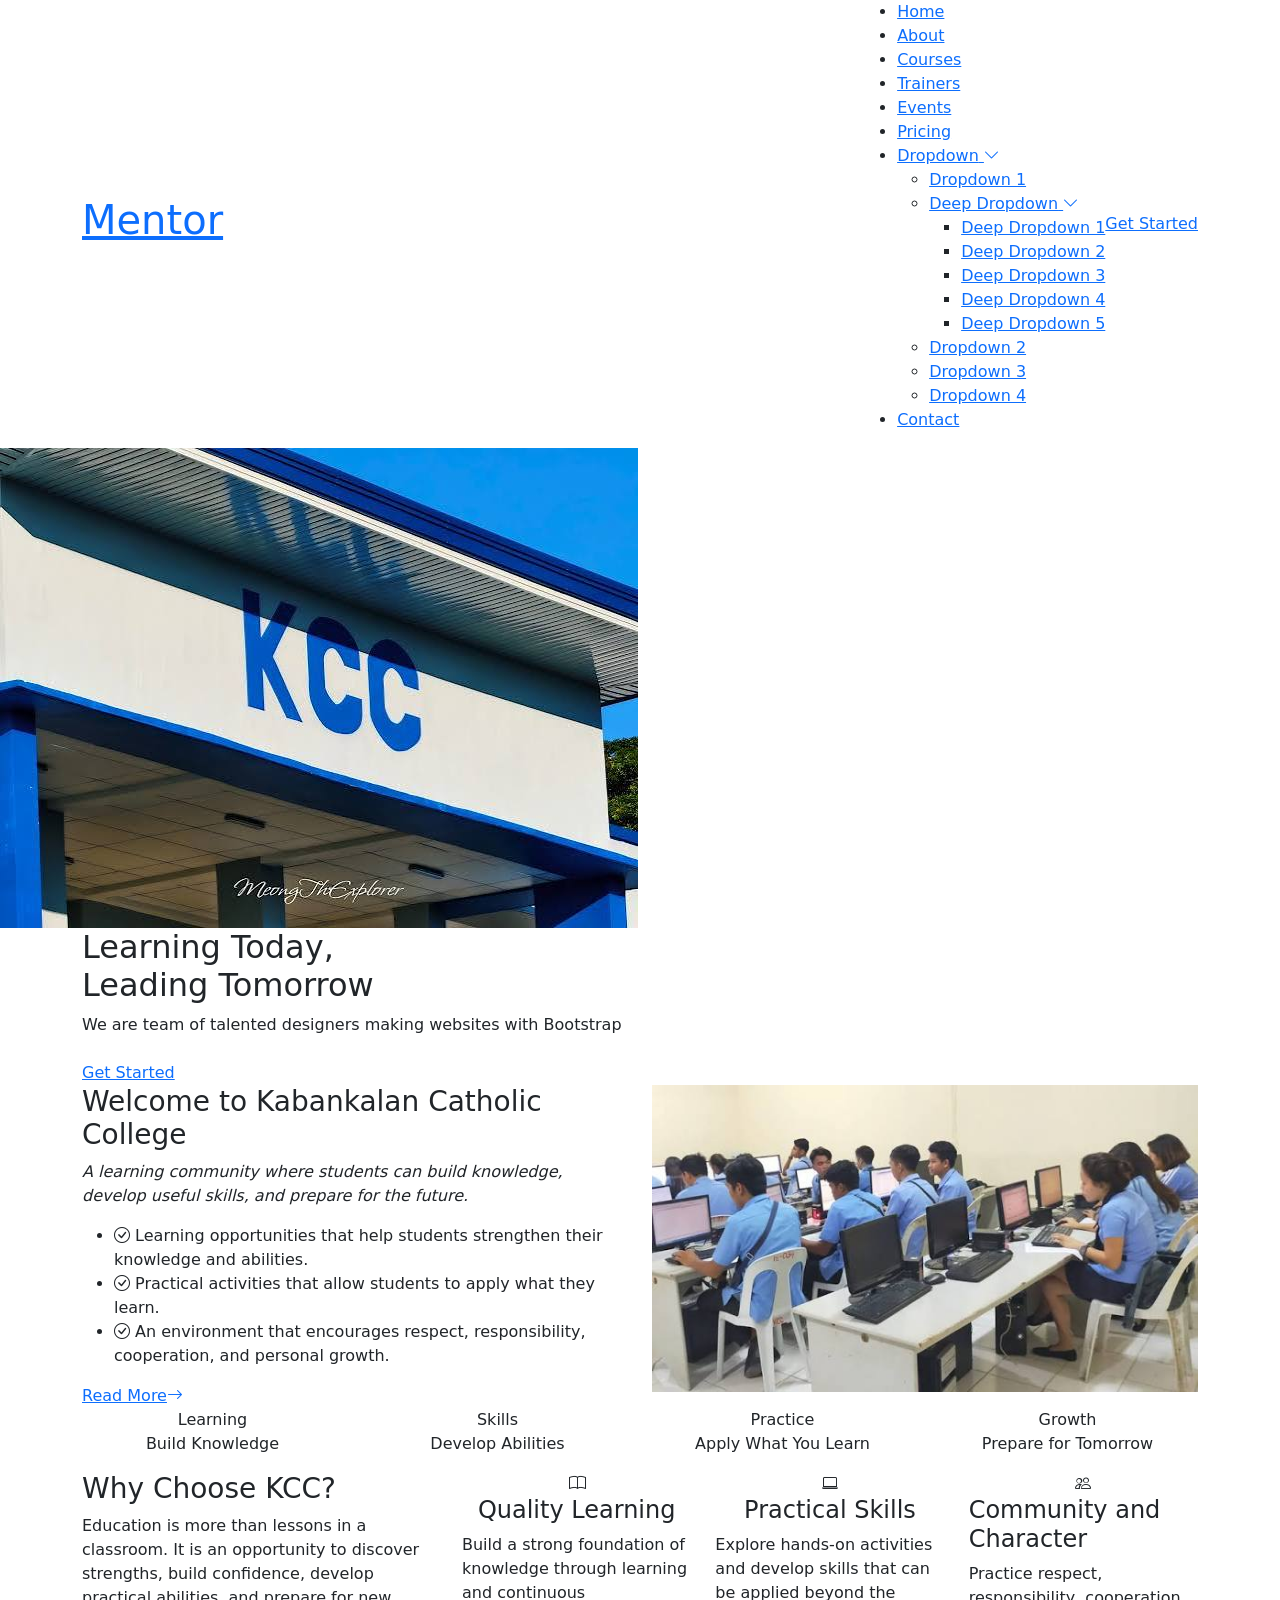
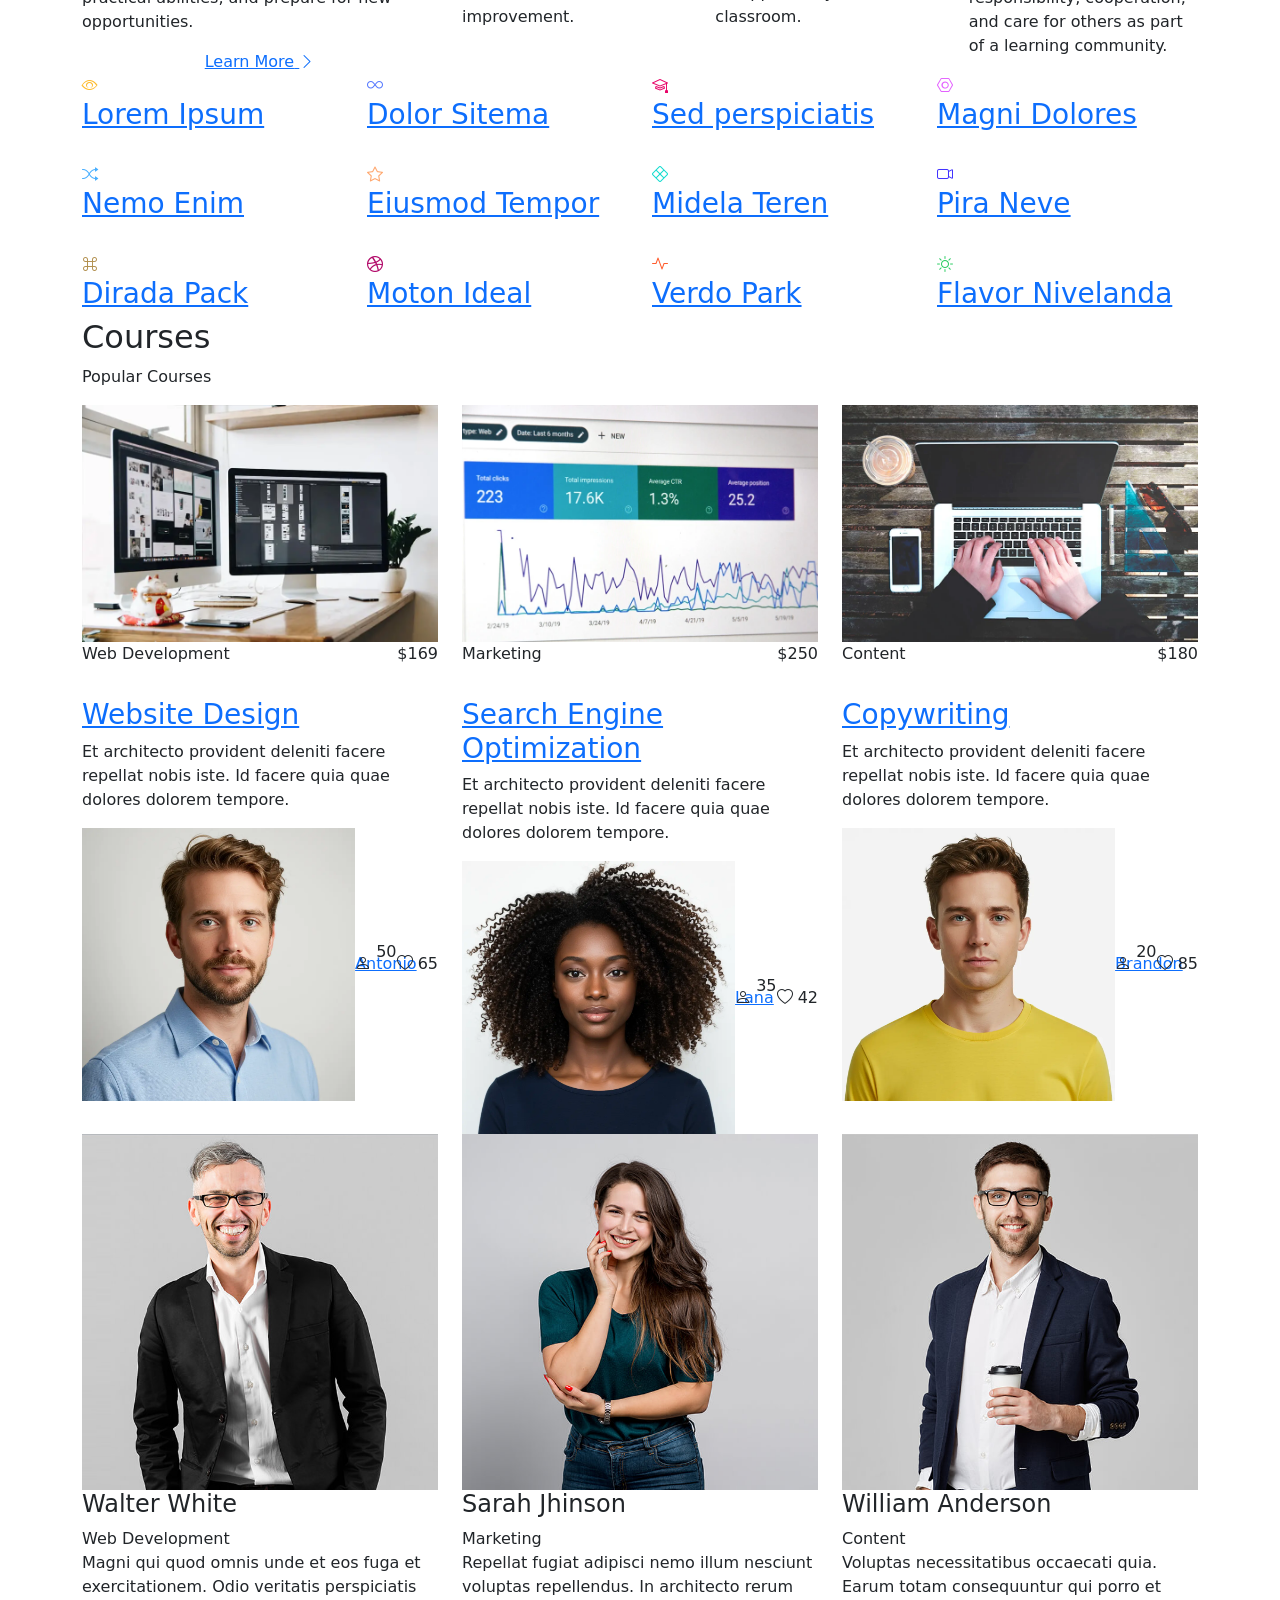
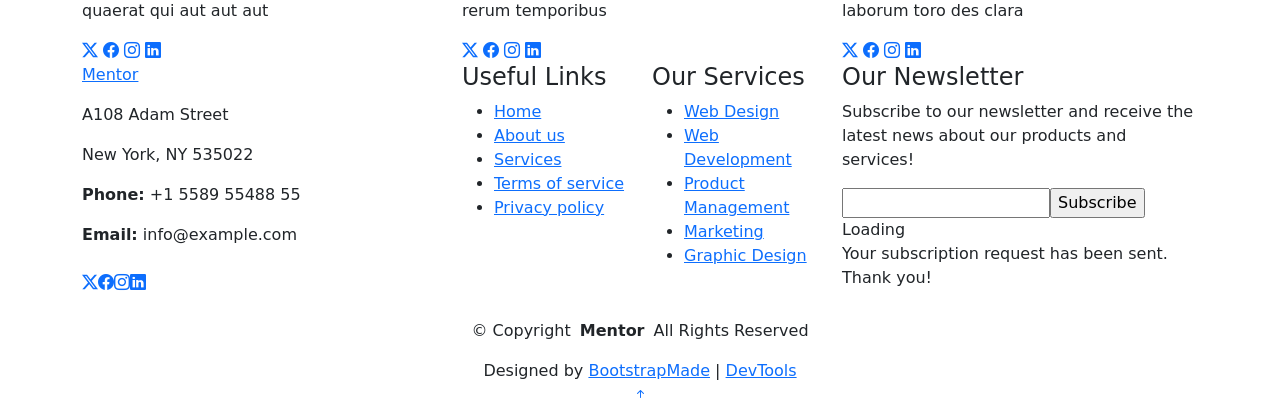
==== commit dcdc7605: "update home page" ====
--- a/index.html
+++ b/index.html
@@ -87,7 +87,7 @@
     <!-- Hero Section -->
     <section id="hero" class="hero section dark-background">
 
-      <img src="assets/img/hero-bg.jpg" alt="" data-aos="fade-in">
+      <img src="assets/img/kcc-building.jpg" alt="Kabankalan Catholic College campus building" data-aos="fade-in">
 
       <div class="container">
         <h2 data-aos="fade-up" data-aos-delay="100">Learning Today,<br>Leading Tomorrow</h2>
@@ -107,21 +107,20 @@
         <div class="row gy-4">
 
           <div class="col-lg-6 order-1 order-lg-2" data-aos="fade-up" data-aos-delay="100">
-            <img src="assets/img/about.jpg" class="img-fluid" alt="">
+            <img src="assets/img/kcc-computer-lab.jpg" class="img-fluid" alt="Students using computers in a KCC computer laboratory">
           </div>
 
           <div class="col-lg-6 order-2 order-lg-1 content" data-aos="fade-up" data-aos-delay="200">
-            <h3>Voluptatem dignissimos provident quasi corporis</h3>
+            <h3>Welcome to Kabankalan Catholic College</h3>
             <p class="fst-italic">
-              Lorem ipsum dolor sit amet, consectetur adipiscing elit, sed do eiusmod tempor incididunt ut labore et dolore
-              magna aliqua.
+              A learning community where students can build knowledge, develop useful skills, and prepare for the future.
             </p>
             <ul>
-              <li><i class="bi bi-check-circle"></i> <span>Ullamco laboris nisi ut aliquip ex ea commodo consequat.</span></li>
-              <li><i class="bi bi-check-circle"></i> <span>Duis aute irure dolor in reprehenderit in voluptate velit.</span></li>
-              <li><i class="bi bi-check-circle"></i> <span>Ullamco laboris nisi ut aliquip ex ea commodo consequat. Duis aute irure dolor in reprehenderit in voluptate trideta storacalaperda mastiro dolore eu fugiat nulla pariatur.</span></li>
+              <li><i class="bi bi-check-circle"></i> <span>Learning opportunities that help students strengthen their knowledge and abilities.</span></li>
+              <li><i class="bi bi-check-circle"></i> <span>Practical activities that allow students to apply what they learn.</span></li>
+              <li><i class="bi bi-check-circle"></i> <span>An environment that encourages respect, responsibility, cooperation, and personal growth.</span></li>
             </ul>
-            <a href="#" class="read-more"><span>Read More</span><i class="bi bi-arrow-right"></i></a>
+            <a href="about.html" class="read-more"><span>Read More</span><i class="bi bi-arrow-right"></i></a>
           </div>
 
         </div>
@@ -130,7 +129,7 @@
 
     </section><!-- /About Section -->
 
-    <!-- Counts Section -->
+    <!-- KCC Learning Highlights -->
     <section id="counts" class="section counts light-background">
 
       <div class="container" data-aos="fade-up" data-aos-delay="100">
@@ -139,39 +138,39 @@
 
           <div class="col-lg-3 col-md-6">
             <div class="stats-item text-center w-100 h-100">
-              <span data-purecounter-start="0" data-purecounter-end="1232" data-purecounter-duration="1" class="purecounter"></span>
-              <p>Students</p>
-            </div>
-          </div><!-- End Stats Item -->
+              <span>Learning</span>
+              <p>Build Knowledge</p>
+            </div>
+          </div>
 
           <div class="col-lg-3 col-md-6">
             <div class="stats-item text-center w-100 h-100">
-              <span data-purecounter-start="0" data-purecounter-end="64" data-purecounter-duration="1" class="purecounter"></span>
-              <p>Courses</p>
-            </div>
-          </div><!-- End Stats Item -->
+              <span>Skills</span>
+              <p>Develop Abilities</p>
+            </div>
+          </div>
 
           <div class="col-lg-3 col-md-6">
             <div class="stats-item text-center w-100 h-100">
-              <span data-purecounter-start="0" data-purecounter-end="42" data-purecounter-duration="1" class="purecounter"></span>
-              <p>Events</p>
-            </div>
-          </div><!-- End Stats Item -->
+              <span>Practice</span>
+              <p>Apply What You Learn</p>
+            </div>
+          </div>
 
           <div class="col-lg-3 col-md-6">
             <div class="stats-item text-center w-100 h-100">
-              <span data-purecounter-start="0" data-purecounter-end="24" data-purecounter-duration="1" class="purecounter"></span>
-              <p>Trainers</p>
-            </div>
-          </div><!-- End Stats Item -->
-
-        </div>
-
-      </div>
-
-    </section><!-- /Counts Section -->
-
-    <!-- Why Us Section -->
+              <span>Growth</span>
+              <p>Prepare for Tomorrow</p>
+            </div>
+          </div>
+
+        </div>
+
+      </div>
+
+    </section><!-- /KCC Learning Highlights -->
+
+    <!-- Why Choose KCC Section -->
     <section id="why-us" class="section why-us">
 
       <div class="container">
@@ -180,13 +179,12 @@
 
           <div class="col-lg-4" data-aos="fade-up" data-aos-delay="100">
             <div class="why-box">
-              <h3>Why Choose Our Products?</h3>
+              <h3>Why Choose KCC?</h3>
               <p>
-                Lorem ipsum dolor sit amet, consectetur adipiscing elit, sed do eiusmod tempor incididunt ut labore et dolore magna aliqua. Duis aute irure dolor in reprehenderit
-                Asperiores dolores sed et. Tenetur quia eos. Autem tempore quibusdam vel necessitatibus optio ad corporis.
+                Education is more than lessons in a classroom. It is an opportunity to discover strengths, build confidence, develop practical abilities, and prepare for new opportunities.
               </p>
               <div class="text-center">
-                <a href="#" class="more-btn"><span>Learn More</span> <i class="bi bi-chevron-right"></i></a>
+                <a href="about.html" class="more-btn"><span>Learn More</span> <i class="bi bi-chevron-right"></i></a>
               </div>
             </div>
           </div><!-- End Why Box -->
@@ -196,25 +194,25 @@
 
               <div class="col-xl-4">
                 <div class="icon-box d-flex flex-column justify-content-center align-items-center">
-                  <i class="bi bi-clipboard-data"></i>
-                  <h4>Corporis voluptates officia eiusmod</h4>
-                  <p>Consequuntur sunt aut quasi enim aliquam quae harum pariatur laboris nisi ut aliquip</p>
+                  <i class="bi bi-book"></i>
+                  <h4>Quality Learning</h4>
+                  <p>Build a strong foundation of knowledge through learning and continuous improvement.</p>
                 </div>
               </div><!-- End Icon Box -->
 
               <div class="col-xl-4" data-aos="fade-up" data-aos-delay="300">
                 <div class="icon-box d-flex flex-column justify-content-center align-items-center">
-                  <i class="bi bi-gem"></i>
-                  <h4>Ullamco laboris ladore pan</h4>
-                  <p>Excepteur sint occaecat cupidatat non proident, sunt in culpa qui officia deserunt</p>
+                  <i class="bi bi-laptop"></i>
+                  <h4>Practical Skills</h4>
+                  <p>Explore hands-on activities and develop skills that can be applied beyond the classroom.</p>
                 </div>
               </div><!-- End Icon Box -->
 
               <div class="col-xl-4" data-aos="fade-up" data-aos-delay="400">
                 <div class="icon-box d-flex flex-column justify-content-center align-items-center">
-                  <i class="bi bi-inboxes"></i>
-                  <h4>Labore consequatur incidid dolore</h4>
-                  <p>Aut suscipit aut cum nemo deleniti aut omnis. Doloribus ut maiores omnis facere</p>
+                  <i class="bi bi-people"></i>
+                  <h4>Community and Character</h4>
+                  <p>Practice respect, responsibility, cooperation, and care for others as part of a learning community.</p>
                 </div>
               </div><!-- End Icon Box -->
 
@@ -225,7 +223,7 @@
 
       </div>
 
-    </section><!-- /Why Us Section -->
+    </section><!-- /Why Choose KCC Section -->
 
     <!-- Features Section -->
     <section id="features" class="features section">
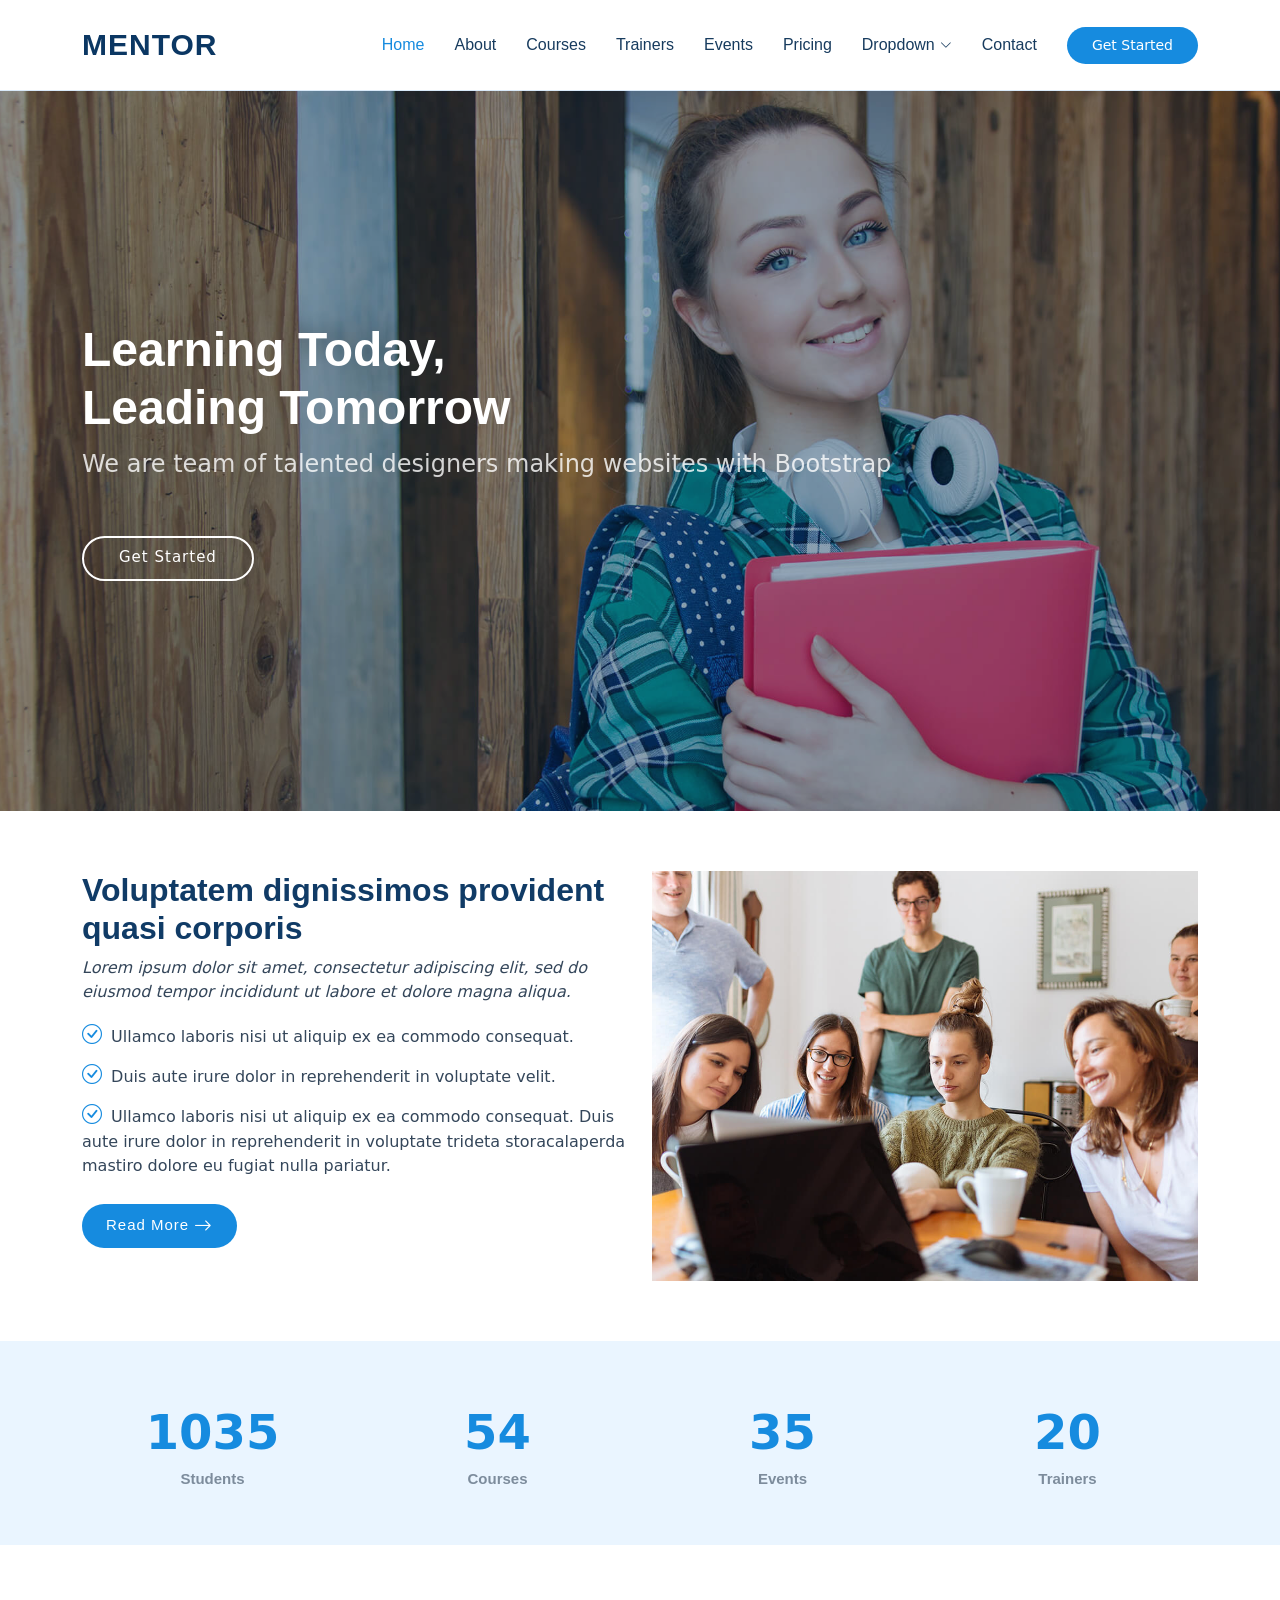
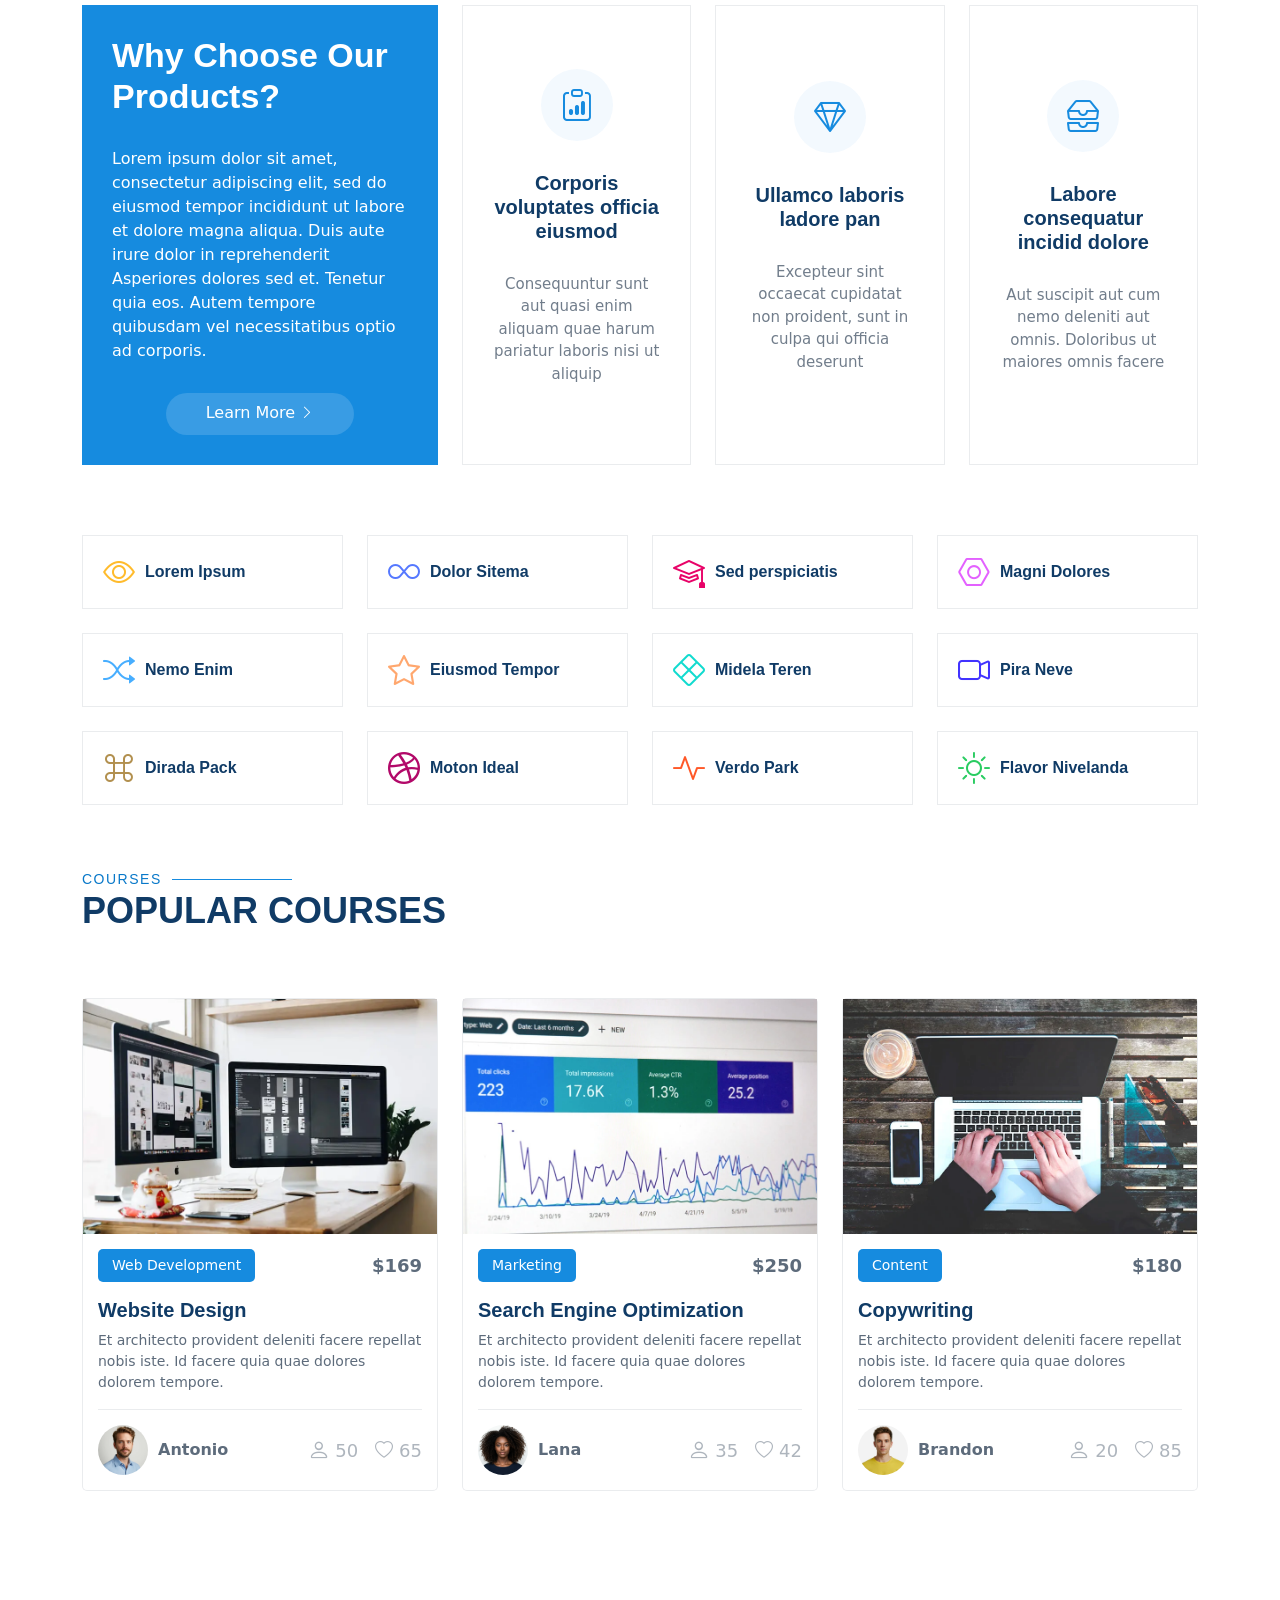
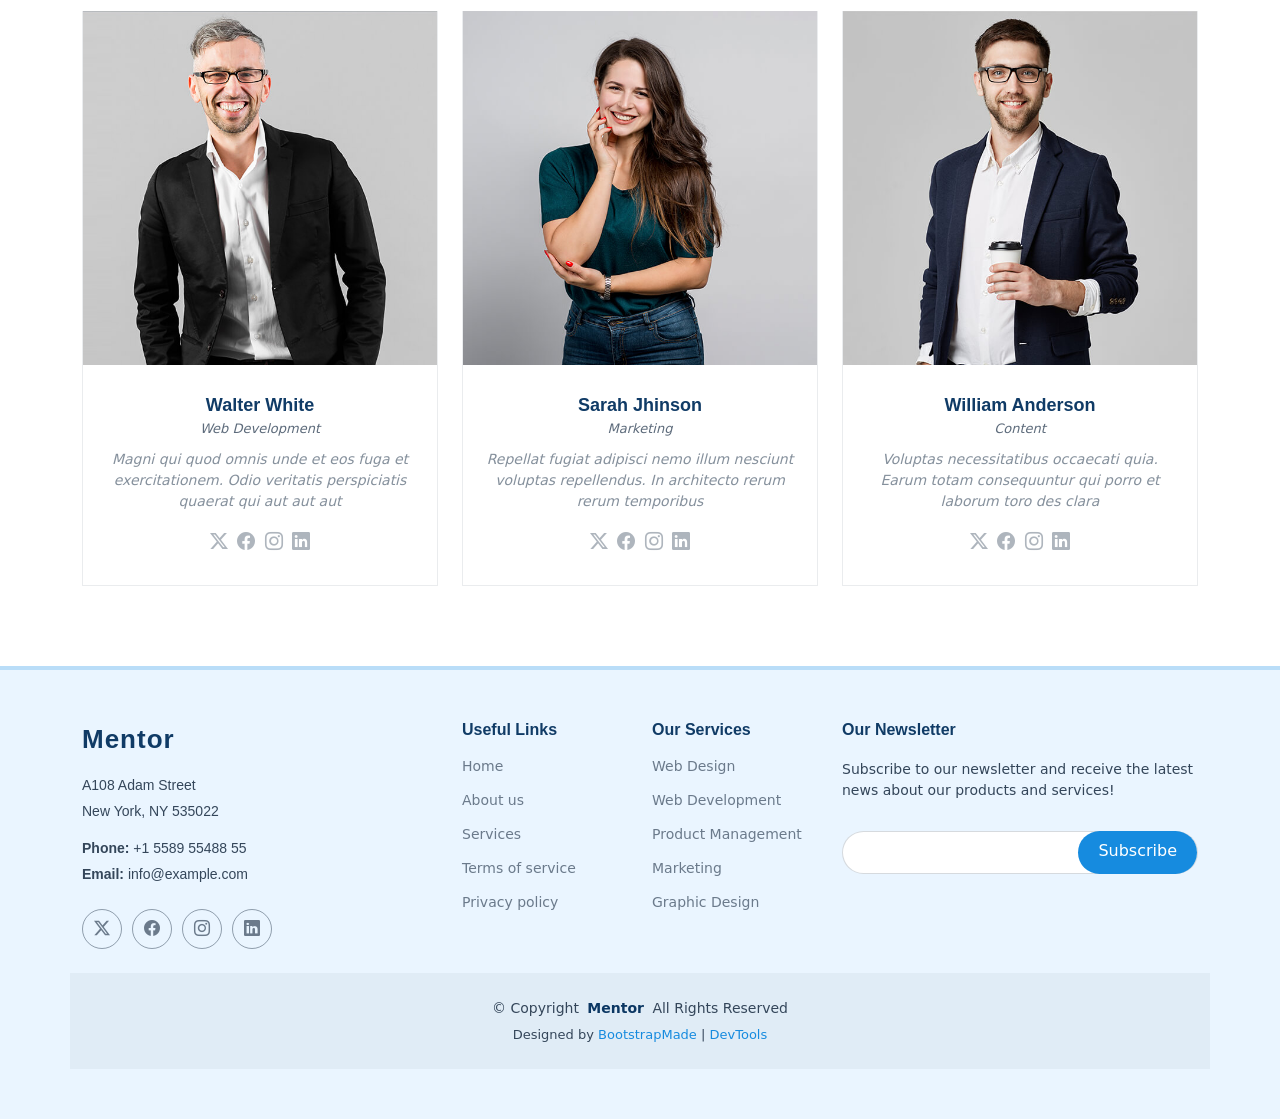
==== commit 5ea854a6: "update" ====
--- a/index.html
+++ b/index.html
@@ -87,7 +87,7 @@
     <!-- Hero Section -->
     <section id="hero" class="hero section dark-background">
 
-      <img src="assets/img/kcc-building.jpg" alt="Kabankalan Catholic College campus building" data-aos="fade-in">
+      <img src="assets/img/hero-bg.jpg" alt="" data-aos="fade-in">
 
       <div class="container">
         <h2 data-aos="fade-up" data-aos-delay="100">Learning Today,<br>Leading Tomorrow</h2>
@@ -107,20 +107,21 @@
         <div class="row gy-4">
 
           <div class="col-lg-6 order-1 order-lg-2" data-aos="fade-up" data-aos-delay="100">
-            <img src="assets/img/kcc-computer-lab.jpg" class="img-fluid" alt="Students using computers in a KCC computer laboratory">
+            <img src="assets/img/about.jpg" class="img-fluid" alt="">
           </div>
 
           <div class="col-lg-6 order-2 order-lg-1 content" data-aos="fade-up" data-aos-delay="200">
-            <h3>Welcome to Kabankalan Catholic College</h3>
+            <h3>Voluptatem dignissimos provident quasi corporis</h3>
             <p class="fst-italic">
-              A learning community where students can build knowledge, develop useful skills, and prepare for the future.
+              Lorem ipsum dolor sit amet, consectetur adipiscing elit, sed do eiusmod tempor incididunt ut labore et dolore
+              magna aliqua.
             </p>
             <ul>
-              <li><i class="bi bi-check-circle"></i> <span>Learning opportunities that help students strengthen their knowledge and abilities.</span></li>
-              <li><i class="bi bi-check-circle"></i> <span>Practical activities that allow students to apply what they learn.</span></li>
-              <li><i class="bi bi-check-circle"></i> <span>An environment that encourages respect, responsibility, cooperation, and personal growth.</span></li>
+              <li><i class="bi bi-check-circle"></i> <span>Ullamco laboris nisi ut aliquip ex ea commodo consequat.</span></li>
+              <li><i class="bi bi-check-circle"></i> <span>Duis aute irure dolor in reprehenderit in voluptate velit.</span></li>
+              <li><i class="bi bi-check-circle"></i> <span>Ullamco laboris nisi ut aliquip ex ea commodo consequat. Duis aute irure dolor in reprehenderit in voluptate trideta storacalaperda mastiro dolore eu fugiat nulla pariatur.</span></li>
             </ul>
-            <a href="about.html" class="read-more"><span>Read More</span><i class="bi bi-arrow-right"></i></a>
+            <a href="#" class="read-more"><span>Read More</span><i class="bi bi-arrow-right"></i></a>
           </div>
 
         </div>
@@ -129,7 +130,7 @@
 
     </section><!-- /About Section -->
 
-    <!-- KCC Learning Highlights -->
+    <!-- Counts Section -->
     <section id="counts" class="section counts light-background">
 
       <div class="container" data-aos="fade-up" data-aos-delay="100">
@@ -138,39 +139,39 @@
 
           <div class="col-lg-3 col-md-6">
             <div class="stats-item text-center w-100 h-100">
-              <span>Learning</span>
-              <p>Build Knowledge</p>
-            </div>
-          </div>
+              <span data-purecounter-start="0" data-purecounter-end="1232" data-purecounter-duration="1" class="purecounter"></span>
+              <p>Students</p>
+            </div>
+          </div><!-- End Stats Item -->
 
           <div class="col-lg-3 col-md-6">
             <div class="stats-item text-center w-100 h-100">
-              <span>Skills</span>
-              <p>Develop Abilities</p>
-            </div>
-          </div>
+              <span data-purecounter-start="0" data-purecounter-end="64" data-purecounter-duration="1" class="purecounter"></span>
+              <p>Courses</p>
+            </div>
+          </div><!-- End Stats Item -->
 
           <div class="col-lg-3 col-md-6">
             <div class="stats-item text-center w-100 h-100">
-              <span>Practice</span>
-              <p>Apply What You Learn</p>
-            </div>
-          </div>
+              <span data-purecounter-start="0" data-purecounter-end="42" data-purecounter-duration="1" class="purecounter"></span>
+              <p>Events</p>
+            </div>
+          </div><!-- End Stats Item -->
 
           <div class="col-lg-3 col-md-6">
             <div class="stats-item text-center w-100 h-100">
-              <span>Growth</span>
-              <p>Prepare for Tomorrow</p>
-            </div>
-          </div>
-
-        </div>
-
-      </div>
-
-    </section><!-- /KCC Learning Highlights -->
-
-    <!-- Why Choose KCC Section -->
+              <span data-purecounter-start="0" data-purecounter-end="24" data-purecounter-duration="1" class="purecounter"></span>
+              <p>Trainers</p>
+            </div>
+          </div><!-- End Stats Item -->
+
+        </div>
+
+      </div>
+
+    </section><!-- /Counts Section -->
+
+    <!-- Why Us Section -->
     <section id="why-us" class="section why-us">
 
       <div class="container">
@@ -179,12 +180,13 @@
 
           <div class="col-lg-4" data-aos="fade-up" data-aos-delay="100">
             <div class="why-box">
-              <h3>Why Choose KCC?</h3>
+              <h3>Why Choose Our Products?</h3>
               <p>
-                Education is more than lessons in a classroom. It is an opportunity to discover strengths, build confidence, develop practical abilities, and prepare for new opportunities.
+                Lorem ipsum dolor sit amet, consectetur adipiscing elit, sed do eiusmod tempor incididunt ut labore et dolore magna aliqua. Duis aute irure dolor in reprehenderit
+                Asperiores dolores sed et. Tenetur quia eos. Autem tempore quibusdam vel necessitatibus optio ad corporis.
               </p>
               <div class="text-center">
-                <a href="about.html" class="more-btn"><span>Learn More</span> <i class="bi bi-chevron-right"></i></a>
+                <a href="#" class="more-btn"><span>Learn More</span> <i class="bi bi-chevron-right"></i></a>
               </div>
             </div>
           </div><!-- End Why Box -->
@@ -194,25 +196,25 @@
 
               <div class="col-xl-4">
                 <div class="icon-box d-flex flex-column justify-content-center align-items-center">
-                  <i class="bi bi-book"></i>
-                  <h4>Quality Learning</h4>
-                  <p>Build a strong foundation of knowledge through learning and continuous improvement.</p>
+                  <i class="bi bi-clipboard-data"></i>
+                  <h4>Corporis voluptates officia eiusmod</h4>
+                  <p>Consequuntur sunt aut quasi enim aliquam quae harum pariatur laboris nisi ut aliquip</p>
                 </div>
               </div><!-- End Icon Box -->
 
               <div class="col-xl-4" data-aos="fade-up" data-aos-delay="300">
                 <div class="icon-box d-flex flex-column justify-content-center align-items-center">
-                  <i class="bi bi-laptop"></i>
-                  <h4>Practical Skills</h4>
-                  <p>Explore hands-on activities and develop skills that can be applied beyond the classroom.</p>
+                  <i class="bi bi-gem"></i>
+                  <h4>Ullamco laboris ladore pan</h4>
+                  <p>Excepteur sint occaecat cupidatat non proident, sunt in culpa qui officia deserunt</p>
                 </div>
               </div><!-- End Icon Box -->
 
               <div class="col-xl-4" data-aos="fade-up" data-aos-delay="400">
                 <div class="icon-box d-flex flex-column justify-content-center align-items-center">
-                  <i class="bi bi-people"></i>
-                  <h4>Community and Character</h4>
-                  <p>Practice respect, responsibility, cooperation, and care for others as part of a learning community.</p>
+                  <i class="bi bi-inboxes"></i>
+                  <h4>Labore consequatur incidid dolore</h4>
+                  <p>Aut suscipit aut cum nemo deleniti aut omnis. Doloribus ut maiores omnis facere</p>
                 </div>
               </div><!-- End Icon Box -->
 
@@ -223,7 +225,7 @@
 
       </div>
 
-    </section><!-- /Why Choose KCC Section -->
+    </section><!-- /Why Us Section -->
 
     <!-- Features Section -->
     <section id="features" class="features section">
--- a/assets/css/main.css
+++ b/assets/css/main.css
@@ -20,35 +20,35 @@
 /* Global Colors - The following color variables are used throughout the website. Updating them here will change the color scheme of the entire website */
 :root { 
   --background-color: #ffffff; /* Background color for the entire website, including individual sections */
-  --default-color: #444444; /* Default color used for the majority of the text content across the entire website */
-  --heading-color: #37423b; /* Color for headings, subheadings and title throughout the website */
-  --accent-color: #5fcf80; /* Accent color that represents your brand on the website. It's used for buttons, links, and other elements that need to stand out */
+  --default-color: #34465a; /* Default color used for the majority of the text content across the entire website */
+  --heading-color: #103b66; /* Color for headings, subheadings and title throughout the website */
+  --accent-color: #168bdf; /* Accent color that represents your brand on the website. It's used for buttons, links, and other elements that need to stand out */
   --surface-color: #ffffff; /* The surface color is used as a background of boxed elements within sections, such as cards, icon boxes, or other elements that require a visual separation from the global background. */
   --contrast-color: #ffffff; /* Contrast color for text, ensuring readability against backgrounds of accent, heading, or default colors. */
 }
 
 /* Nav Menu Colors - The following color variables are used specifically for the navigation menu. They are separate from the global colors to allow for more customization options */
 :root {
-  --nav-color: #272828;  /* The default color of the main navmenu links */
-  --nav-hover-color: #5fcf80; /* Applied to main navmenu links when they are hovered over or active */
+  --nav-color: #173b5e;  /* The default color of the main navmenu links */
+  --nav-hover-color: #168bdf; /* Applied to main navmenu links when they are hovered over or active */
   --nav-mobile-background-color: #ffffff; /* Used as the background color for mobile navigation menu */
   --nav-dropdown-background-color: #ffffff; /* Used as the background color for dropdown items that appear when hovering over primary navigation items */
-  --nav-dropdown-color: #272828; /* Used for navigation links of the dropdown items in the navigation menu. */
-  --nav-dropdown-hover-color: #5fcf80; /* Similar to --nav-hover-color, this color is applied to dropdown navigation links when they are hovered over. */
+  --nav-dropdown-color: #173b5e; /* Used for navigation links of the dropdown items in the navigation menu. */
+  --nav-dropdown-hover-color: #168bdf; /* Similar to --nav-hover-color, this color is applied to dropdown navigation links when they are hovered over. */
 }
 
 /* Color Presets - These classes override global colors when applied to any section or element, providing reuse of the sam color scheme. */
 
 .light-background {
-  --background-color: #f9f9f9;
+  --background-color: #eef7ff;
   --surface-color: #ffffff;
 }
 
 .dark-background {
-  --background-color: #060606;
+  --background-color: #082b4c;
   --default-color: #ffffff;
   --heading-color: #ffffff;
-  --surface-color: #252525;
+  --surface-color: #123d66;
   --contrast-color: #ffffff;
 }
 
@@ -2243,4 +2243,50 @@
 --------------------------------------------------------------*/
 .starter-section {
   /* Add your styles here */
-}+}
+
+/* ======================================================
+   KCC Blue, Light Blue & White Theme
+   ====================================================== */
+:root {
+  --kcc-navy: #0b3763;
+  --kcc-blue: #0878c9;
+  --kcc-light-blue: #eaf5ff;
+  --kcc-white: #ffffff;
+}
+
+.light-background {
+  --background-color: var(--kcc-light-blue);
+  --surface-color: var(--kcc-white);
+}
+
+.header {
+  border-bottom: 1px solid #d9eafa;
+}
+
+.header .logo h1,
+.footer .footer-about .logo,
+.footer .sitename {
+  color: var(--kcc-navy);
+}
+
+.btn-getstarted,
+.btn-getstarted:focus,
+.about .read-more,
+.courses .buy-btn {
+  background: var(--kcc-blue);
+}
+
+.btn-getstarted:hover,
+.about .read-more:hover,
+.courses .buy-btn:hover {
+  background: var(--kcc-navy);
+}
+
+.section-title h2 {
+  color: var(--kcc-blue);
+}
+
+.footer {
+  border-top: 4px solid #b9ddf8;
+}
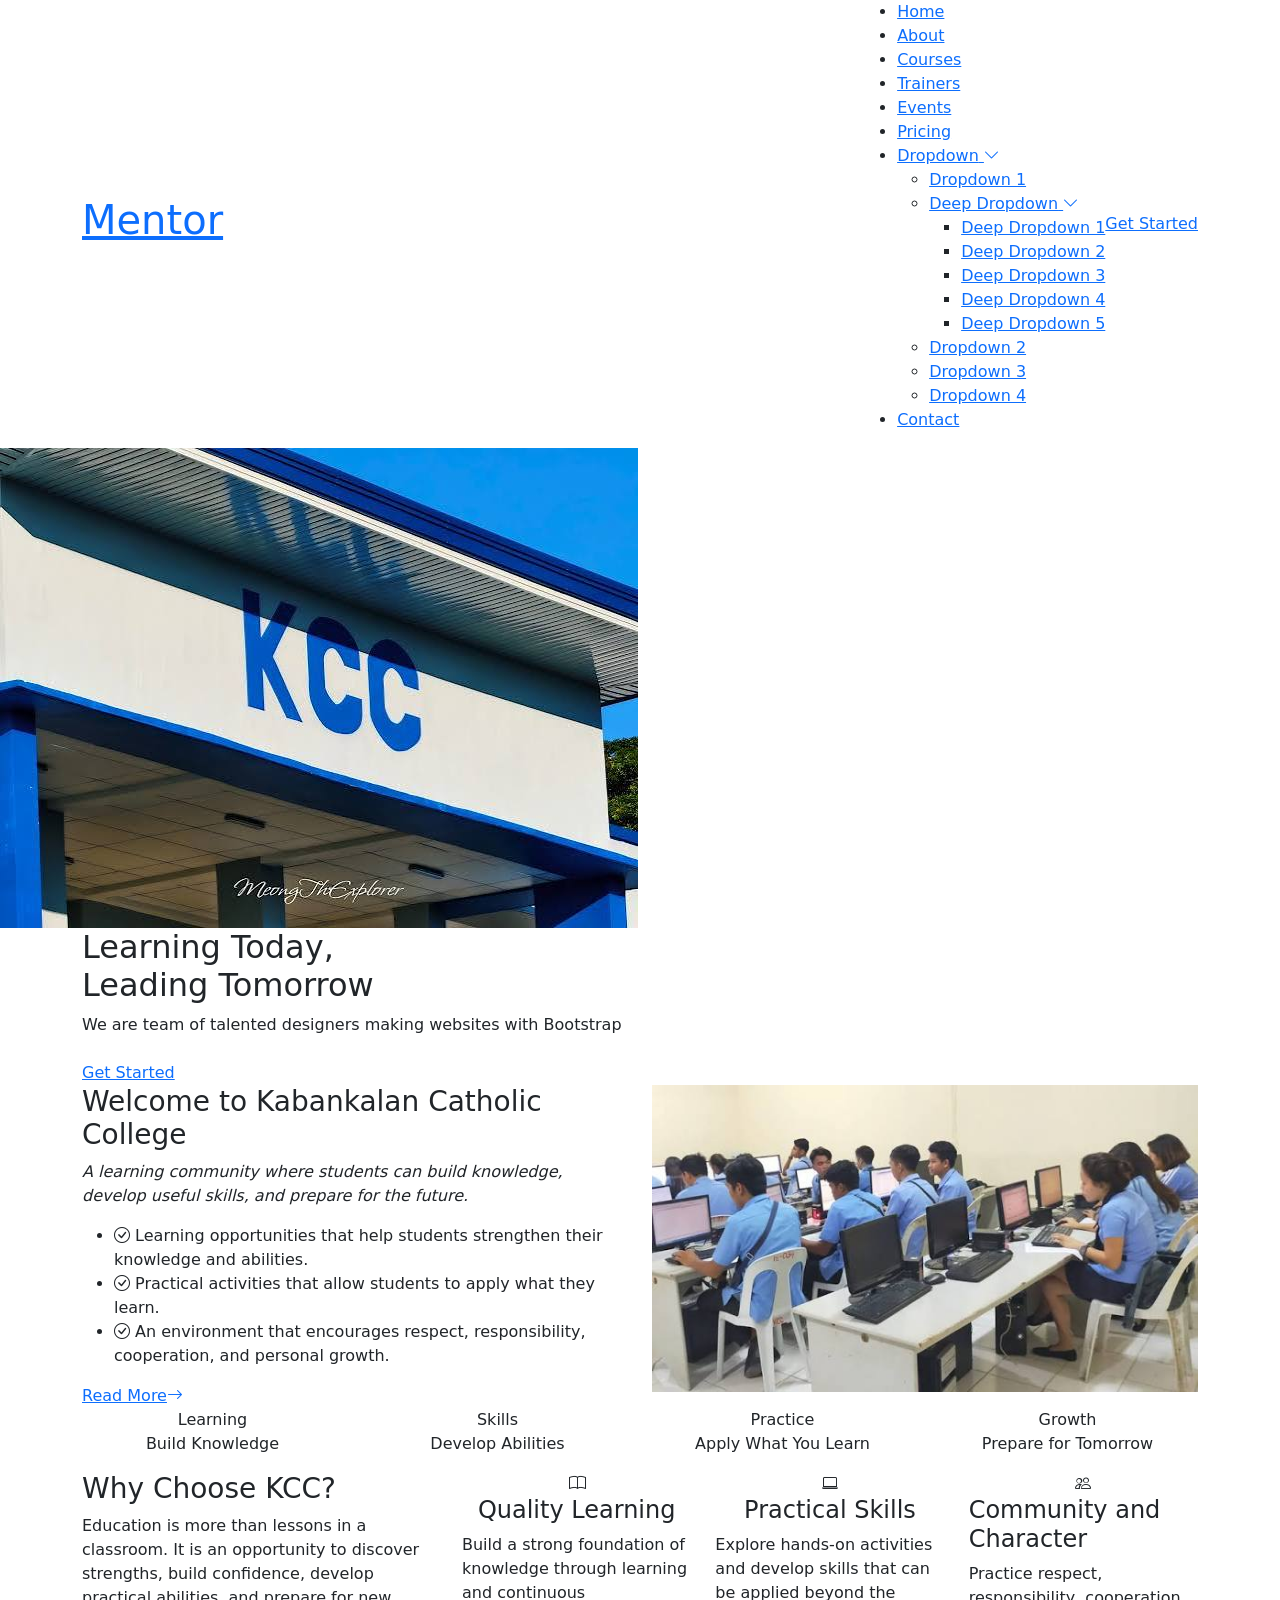
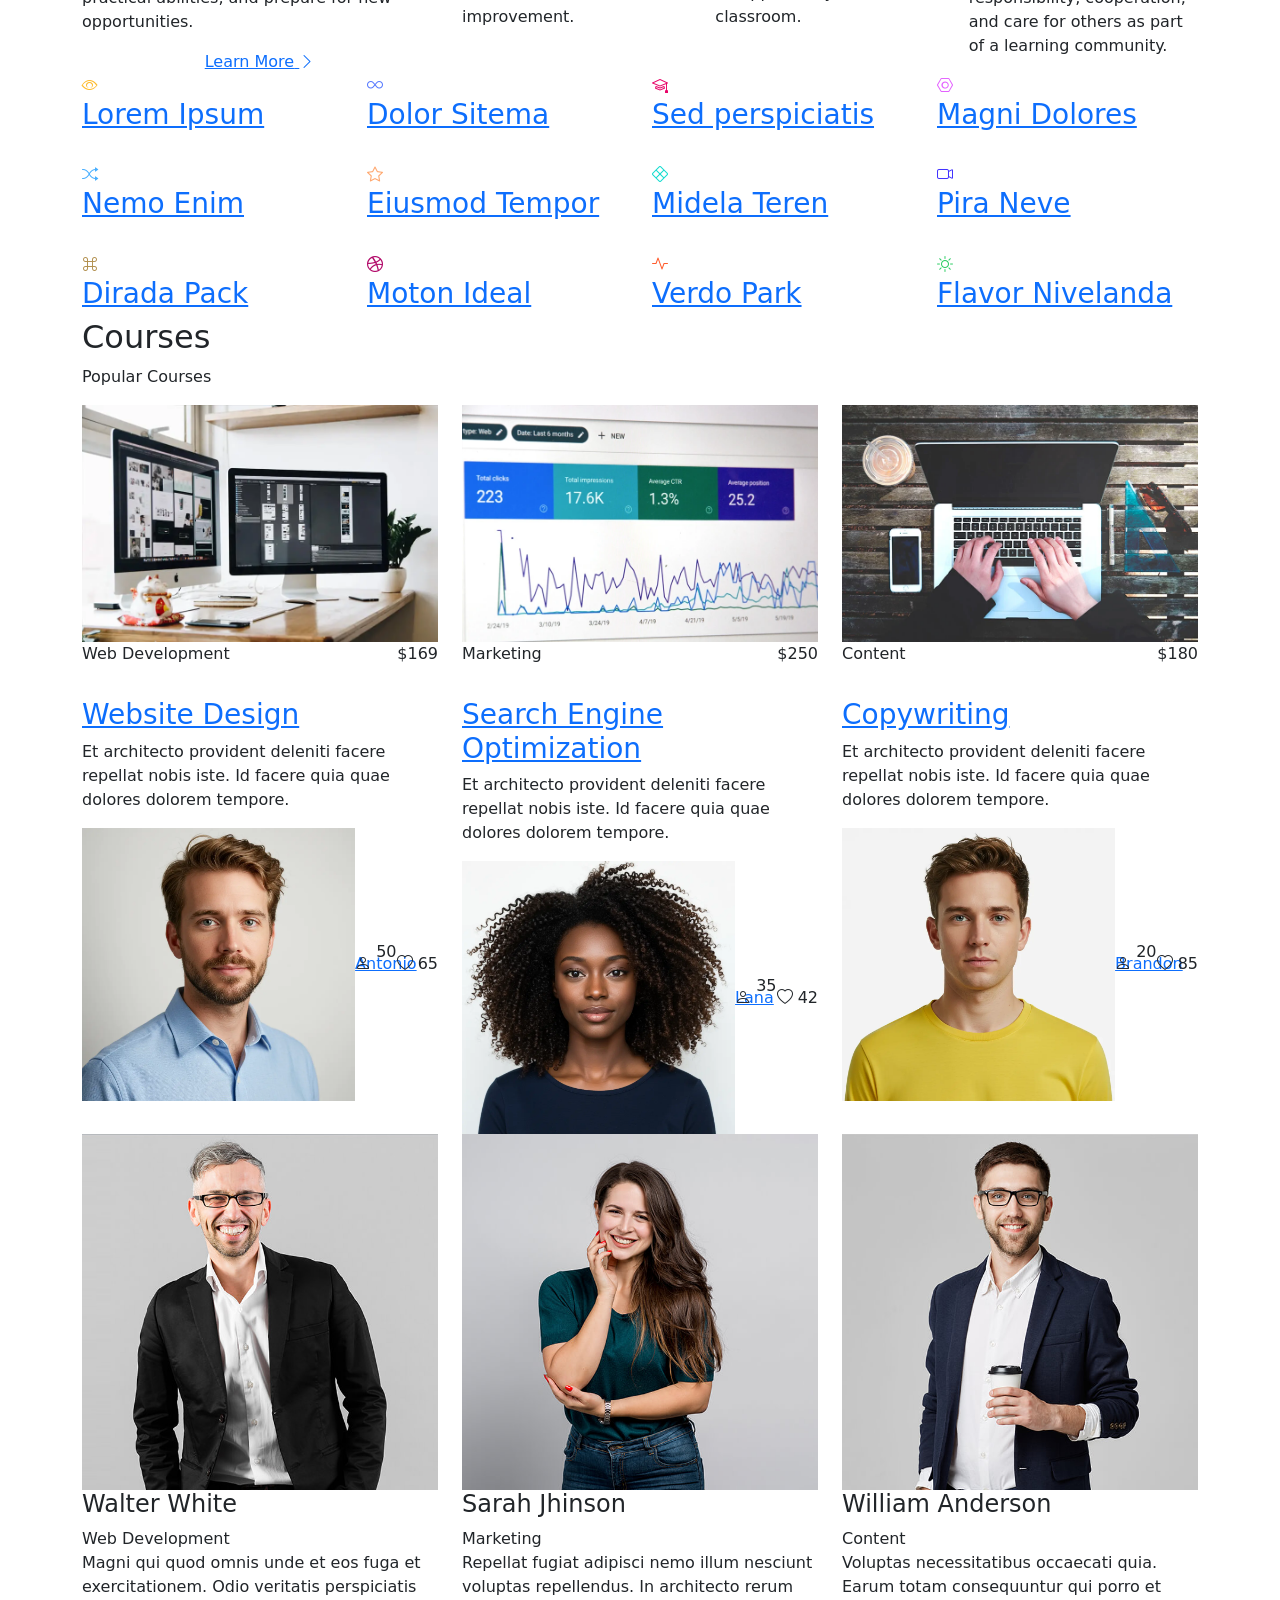
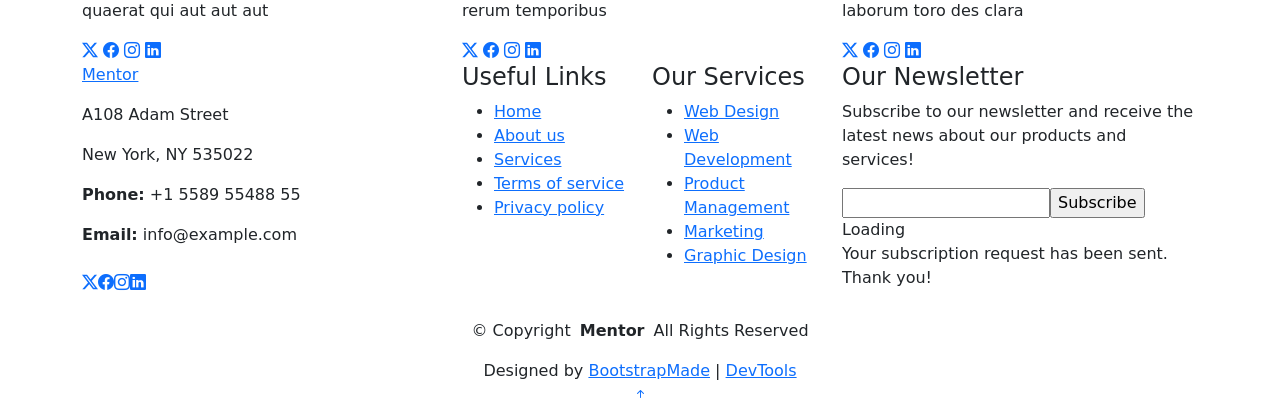
==== commit 066f964a: "update design" ====
--- a/index.html
+++ b/index.html
@@ -87,7 +87,7 @@
     <!-- Hero Section -->
     <section id="hero" class="hero section dark-background">
 
-      <img src="assets/img/hero-bg.jpg" alt="" data-aos="fade-in">
+      <img src="assets/img/kcc-building.jpg" alt="Kabankalan Catholic College campus building" data-aos="fade-in">
 
       <div class="container">
         <h2 data-aos="fade-up" data-aos-delay="100">Learning Today,<br>Leading Tomorrow</h2>
@@ -107,21 +107,20 @@
         <div class="row gy-4">
 
           <div class="col-lg-6 order-1 order-lg-2" data-aos="fade-up" data-aos-delay="100">
-            <img src="assets/img/about.jpg" class="img-fluid" alt="">
+            <img src="assets/img/kcc-computer-lab.jpg" class="img-fluid" alt="Students using computers in a KCC computer laboratory">
           </div>
 
           <div class="col-lg-6 order-2 order-lg-1 content" data-aos="fade-up" data-aos-delay="200">
-            <h3>Voluptatem dignissimos provident quasi corporis</h3>
+            <h3>Welcome to Kabankalan Catholic College</h3>
             <p class="fst-italic">
-              Lorem ipsum dolor sit amet, consectetur adipiscing elit, sed do eiusmod tempor incididunt ut labore et dolore
-              magna aliqua.
+              A learning community where students can build knowledge, develop useful skills, and prepare for the future.
             </p>
             <ul>
-              <li><i class="bi bi-check-circle"></i> <span>Ullamco laboris nisi ut aliquip ex ea commodo consequat.</span></li>
-              <li><i class="bi bi-check-circle"></i> <span>Duis aute irure dolor in reprehenderit in voluptate velit.</span></li>
-              <li><i class="bi bi-check-circle"></i> <span>Ullamco laboris nisi ut aliquip ex ea commodo consequat. Duis aute irure dolor in reprehenderit in voluptate trideta storacalaperda mastiro dolore eu fugiat nulla pariatur.</span></li>
+              <li><i class="bi bi-check-circle"></i> <span>Learning opportunities that help students strengthen their knowledge and abilities.</span></li>
+              <li><i class="bi bi-check-circle"></i> <span>Practical activities that allow students to apply what they learn.</span></li>
+              <li><i class="bi bi-check-circle"></i> <span>An environment that encourages respect, responsibility, cooperation, and personal growth.</span></li>
             </ul>
-            <a href="#" class="read-more"><span>Read More</span><i class="bi bi-arrow-right"></i></a>
+            <a href="about.html" class="read-more"><span>Read More</span><i class="bi bi-arrow-right"></i></a>
           </div>
 
         </div>
@@ -130,7 +129,7 @@
 
     </section><!-- /About Section -->
 
-    <!-- Counts Section -->
+    <!-- KCC Learning Highlights -->
     <section id="counts" class="section counts light-background">
 
       <div class="container" data-aos="fade-up" data-aos-delay="100">
@@ -139,39 +138,39 @@
 
           <div class="col-lg-3 col-md-6">
             <div class="stats-item text-center w-100 h-100">
-              <span data-purecounter-start="0" data-purecounter-end="1232" data-purecounter-duration="1" class="purecounter"></span>
-              <p>Students</p>
-            </div>
-          </div><!-- End Stats Item -->
+              <span>Learning</span>
+              <p>Build Knowledge</p>
+            </div>
+          </div>
 
           <div class="col-lg-3 col-md-6">
             <div class="stats-item text-center w-100 h-100">
-              <span data-purecounter-start="0" data-purecounter-end="64" data-purecounter-duration="1" class="purecounter"></span>
-              <p>Courses</p>
-            </div>
-          </div><!-- End Stats Item -->
+              <span>Skills</span>
+              <p>Develop Abilities</p>
+            </div>
+          </div>
 
           <div class="col-lg-3 col-md-6">
             <div class="stats-item text-center w-100 h-100">
-              <span data-purecounter-start="0" data-purecounter-end="42" data-purecounter-duration="1" class="purecounter"></span>
-              <p>Events</p>
-            </div>
-          </div><!-- End Stats Item -->
+              <span>Practice</span>
+              <p>Apply What You Learn</p>
+            </div>
+          </div>
 
           <div class="col-lg-3 col-md-6">
             <div class="stats-item text-center w-100 h-100">
-              <span data-purecounter-start="0" data-purecounter-end="24" data-purecounter-duration="1" class="purecounter"></span>
-              <p>Trainers</p>
-            </div>
-          </div><!-- End Stats Item -->
-
-        </div>
-
-      </div>
-
-    </section><!-- /Counts Section -->
-
-    <!-- Why Us Section -->
+              <span>Growth</span>
+              <p>Prepare for Tomorrow</p>
+            </div>
+          </div>
+
+        </div>
+
+      </div>
+
+    </section><!-- /KCC Learning Highlights -->
+
+    <!-- Why Choose KCC Section -->
     <section id="why-us" class="section why-us">
 
       <div class="container">
@@ -180,13 +179,12 @@
 
           <div class="col-lg-4" data-aos="fade-up" data-aos-delay="100">
             <div class="why-box">
-              <h3>Why Choose Our Products?</h3>
+              <h3>Why Choose KCC?</h3>
               <p>
-                Lorem ipsum dolor sit amet, consectetur adipiscing elit, sed do eiusmod tempor incididunt ut labore et dolore magna aliqua. Duis aute irure dolor in reprehenderit
-                Asperiores dolores sed et. Tenetur quia eos. Autem tempore quibusdam vel necessitatibus optio ad corporis.
+                Education is more than lessons in a classroom. It is an opportunity to discover strengths, build confidence, develop practical abilities, and prepare for new opportunities.
               </p>
               <div class="text-center">
-                <a href="#" class="more-btn"><span>Learn More</span> <i class="bi bi-chevron-right"></i></a>
+                <a href="about.html" class="more-btn"><span>Learn More</span> <i class="bi bi-chevron-right"></i></a>
               </div>
             </div>
           </div><!-- End Why Box -->
@@ -196,25 +194,25 @@
 
               <div class="col-xl-4">
                 <div class="icon-box d-flex flex-column justify-content-center align-items-center">
-                  <i class="bi bi-clipboard-data"></i>
-                  <h4>Corporis voluptates officia eiusmod</h4>
-                  <p>Consequuntur sunt aut quasi enim aliquam quae harum pariatur laboris nisi ut aliquip</p>
+                  <i class="bi bi-book"></i>
+                  <h4>Quality Learning</h4>
+                  <p>Build a strong foundation of knowledge through learning and continuous improvement.</p>
                 </div>
               </div><!-- End Icon Box -->
 
               <div class="col-xl-4" data-aos="fade-up" data-aos-delay="300">
                 <div class="icon-box d-flex flex-column justify-content-center align-items-center">
-                  <i class="bi bi-gem"></i>
-                  <h4>Ullamco laboris ladore pan</h4>
-                  <p>Excepteur sint occaecat cupidatat non proident, sunt in culpa qui officia deserunt</p>
+                  <i class="bi bi-laptop"></i>
+                  <h4>Practical Skills</h4>
+                  <p>Explore hands-on activities and develop skills that can be applied beyond the classroom.</p>
                 </div>
               </div><!-- End Icon Box -->
 
               <div class="col-xl-4" data-aos="fade-up" data-aos-delay="400">
                 <div class="icon-box d-flex flex-column justify-content-center align-items-center">
-                  <i class="bi bi-inboxes"></i>
-                  <h4>Labore consequatur incidid dolore</h4>
-                  <p>Aut suscipit aut cum nemo deleniti aut omnis. Doloribus ut maiores omnis facere</p>
+                  <i class="bi bi-people"></i>
+                  <h4>Community and Character</h4>
+                  <p>Practice respect, responsibility, cooperation, and care for others as part of a learning community.</p>
                 </div>
               </div><!-- End Icon Box -->
 
@@ -225,7 +223,7 @@
 
       </div>
 
-    </section><!-- /Why Us Section -->
+    </section><!-- /Why Choose KCC Section -->
 
     <!-- Features Section -->
     <section id="features" class="features section">
--- a/assets/css/main.css
+++ b/assets/css/main.css
@@ -20,35 +20,35 @@
 /* Global Colors - The following color variables are used throughout the website. Updating them here will change the color scheme of the entire website */
 :root { 
   --background-color: #ffffff; /* Background color for the entire website, including individual sections */
-  --default-color: #34465a; /* Default color used for the majority of the text content across the entire website */
-  --heading-color: #103b66; /* Color for headings, subheadings and title throughout the website */
-  --accent-color: #168bdf; /* Accent color that represents your brand on the website. It's used for buttons, links, and other elements that need to stand out */
+  --default-color: #444444; /* Default color used for the majority of the text content across the entire website */
+  --heading-color: #37423b; /* Color for headings, subheadings and title throughout the website */
+  --accent-color: #5fcf80; /* Accent color that represents your brand on the website. It's used for buttons, links, and other elements that need to stand out */
   --surface-color: #ffffff; /* The surface color is used as a background of boxed elements within sections, such as cards, icon boxes, or other elements that require a visual separation from the global background. */
   --contrast-color: #ffffff; /* Contrast color for text, ensuring readability against backgrounds of accent, heading, or default colors. */
 }
 
 /* Nav Menu Colors - The following color variables are used specifically for the navigation menu. They are separate from the global colors to allow for more customization options */
 :root {
-  --nav-color: #173b5e;  /* The default color of the main navmenu links */
-  --nav-hover-color: #168bdf; /* Applied to main navmenu links when they are hovered over or active */
+  --nav-color: #272828;  /* The default color of the main navmenu links */
+  --nav-hover-color: #5fcf80; /* Applied to main navmenu links when they are hovered over or active */
   --nav-mobile-background-color: #ffffff; /* Used as the background color for mobile navigation menu */
   --nav-dropdown-background-color: #ffffff; /* Used as the background color for dropdown items that appear when hovering over primary navigation items */
-  --nav-dropdown-color: #173b5e; /* Used for navigation links of the dropdown items in the navigation menu. */
-  --nav-dropdown-hover-color: #168bdf; /* Similar to --nav-hover-color, this color is applied to dropdown navigation links when they are hovered over. */
+  --nav-dropdown-color: #272828; /* Used for navigation links of the dropdown items in the navigation menu. */
+  --nav-dropdown-hover-color: #5fcf80; /* Similar to --nav-hover-color, this color is applied to dropdown navigation links when they are hovered over. */
 }
 
 /* Color Presets - These classes override global colors when applied to any section or element, providing reuse of the sam color scheme. */
 
 .light-background {
-  --background-color: #eef7ff;
+  --background-color: #f9f9f9;
   --surface-color: #ffffff;
 }
 
 .dark-background {
-  --background-color: #082b4c;
+  --background-color: #060606;
   --default-color: #ffffff;
   --heading-color: #ffffff;
-  --surface-color: #123d66;
+  --surface-color: #252525;
   --contrast-color: #ffffff;
 }
 
@@ -2243,50 +2243,4 @@
 --------------------------------------------------------------*/
 .starter-section {
   /* Add your styles here */
-}
-
-/* ======================================================
-   KCC Blue, Light Blue & White Theme
-   ====================================================== */
-:root {
-  --kcc-navy: #0b3763;
-  --kcc-blue: #0878c9;
-  --kcc-light-blue: #eaf5ff;
-  --kcc-white: #ffffff;
-}
-
-.light-background {
-  --background-color: var(--kcc-light-blue);
-  --surface-color: var(--kcc-white);
-}
-
-.header {
-  border-bottom: 1px solid #d9eafa;
-}
-
-.header .logo h1,
-.footer .footer-about .logo,
-.footer .sitename {
-  color: var(--kcc-navy);
-}
-
-.btn-getstarted,
-.btn-getstarted:focus,
-.about .read-more,
-.courses .buy-btn {
-  background: var(--kcc-blue);
-}
-
-.btn-getstarted:hover,
-.about .read-more:hover,
-.courses .buy-btn:hover {
-  background: var(--kcc-navy);
-}
-
-.section-title h2 {
-  color: var(--kcc-blue);
-}
-
-.footer {
-  border-top: 4px solid #b9ddf8;
-}
+}
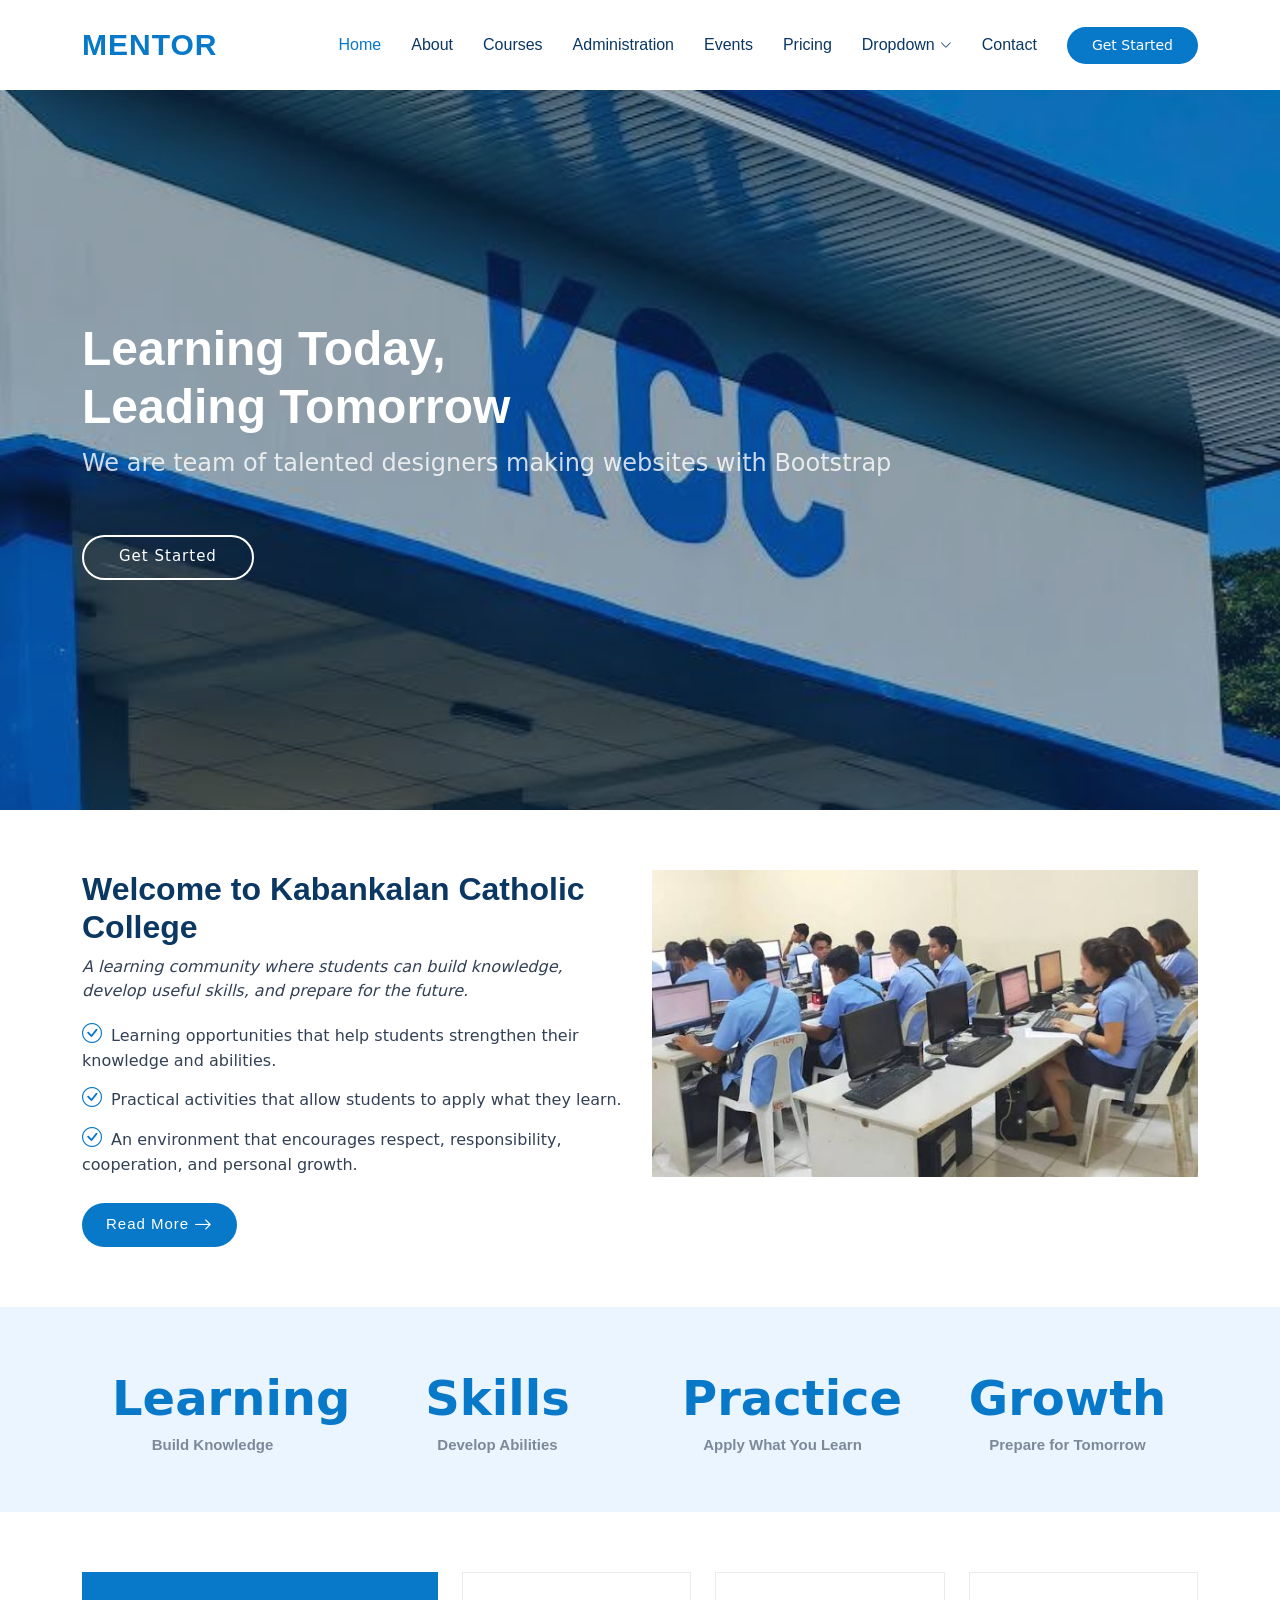
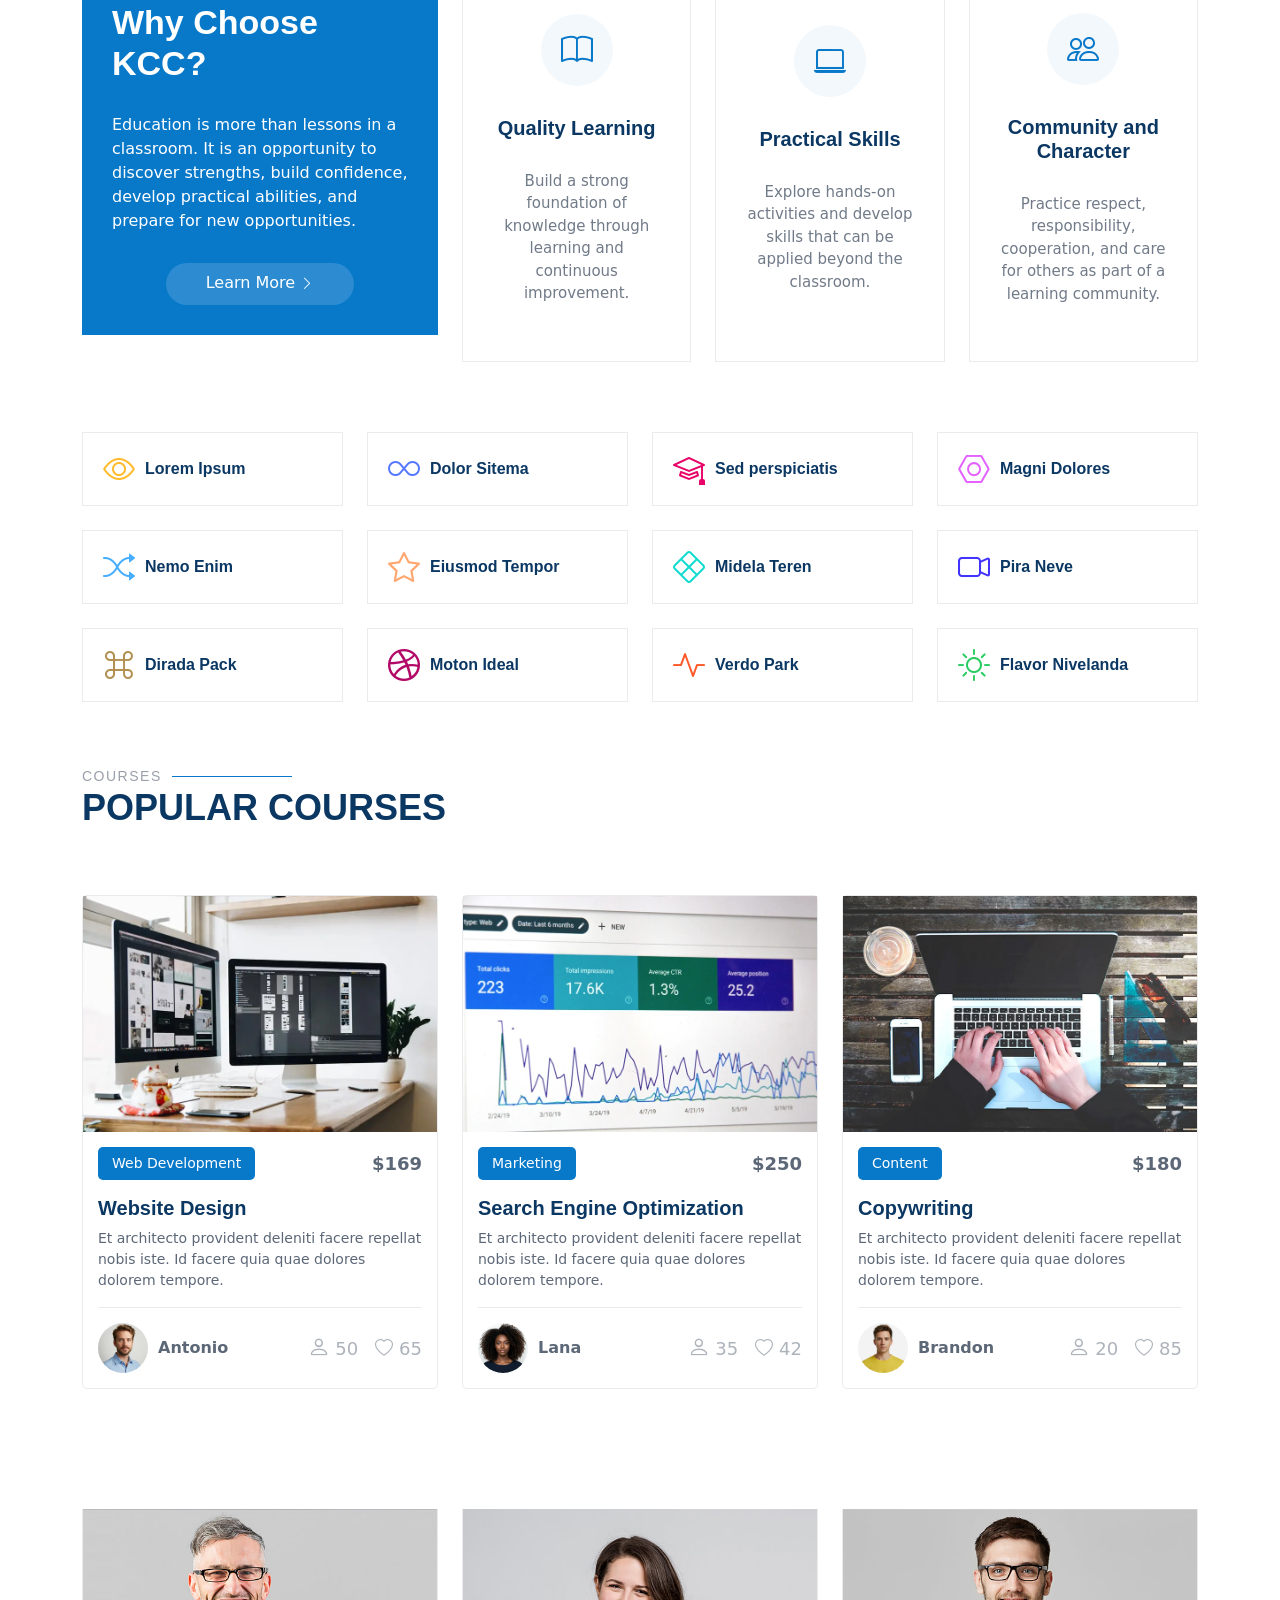
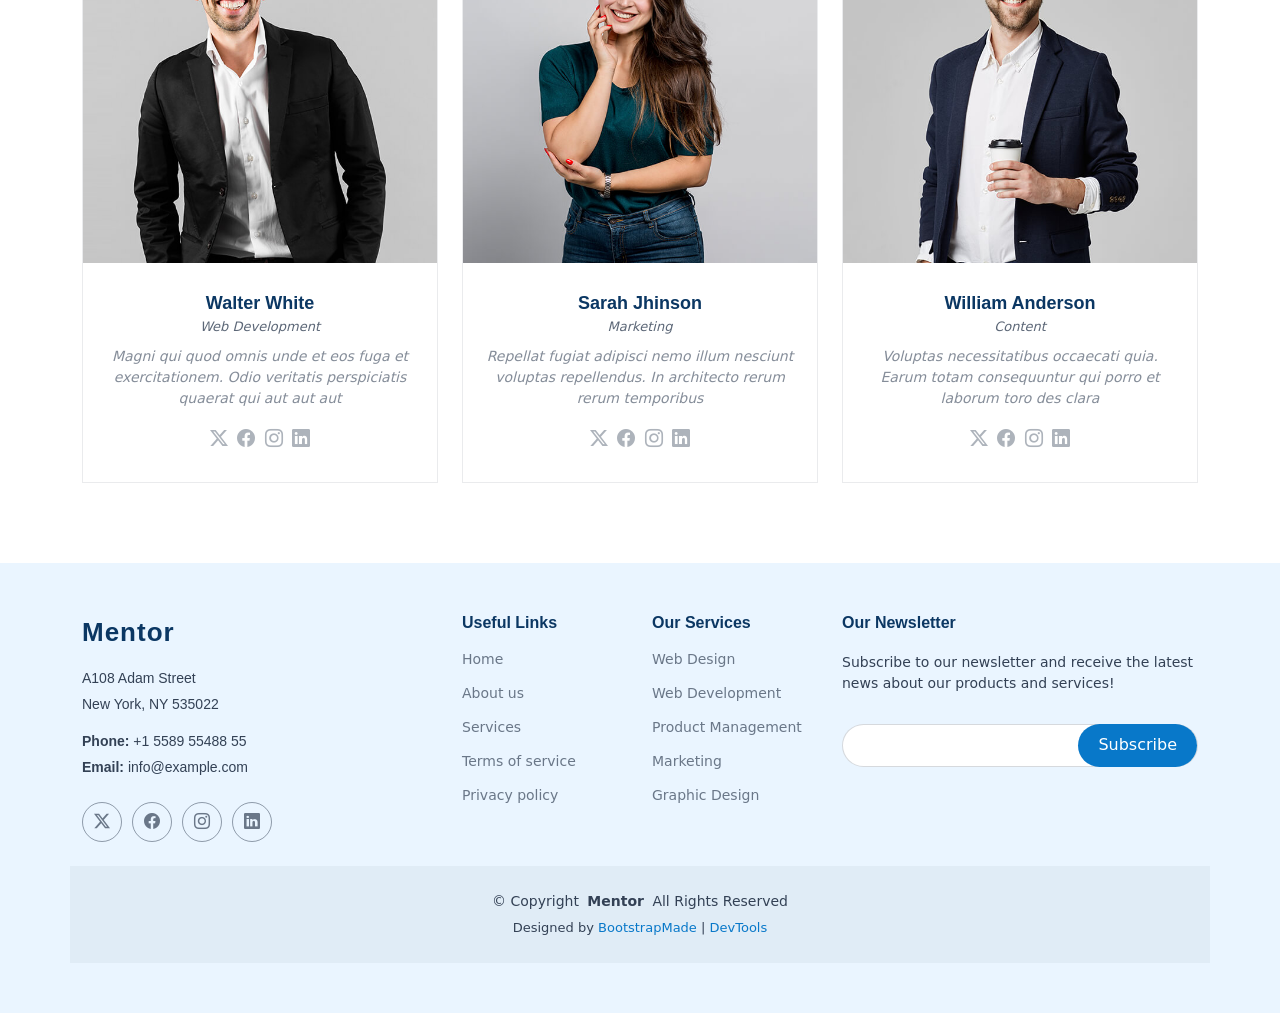
==== commit 46e13582: "update index" ====
--- a/index.html
+++ b/index.html
@@ -52,7 +52,7 @@
           <li><a href="index.html" class="active">Home<br></a></li>
           <li><a href="about.html">About</a></li>
           <li><a href="courses.html">Courses</a></li>
-          <li><a href="trainers.html">Trainers</a></li>
+          <li><a href="trainers.html">Administration</a></li>
           <li><a href="events.html">Events</a></li>
           <li><a href="pricing.html">Pricing</a></li>
           <li class="dropdown"><a href="#"><span>Dropdown</span> <i class="bi bi-chevron-down toggle-dropdown"></i></a>
--- a/assets/css/main.css
+++ b/assets/css/main.css
@@ -20,35 +20,35 @@
 /* Global Colors - The following color variables are used throughout the website. Updating them here will change the color scheme of the entire website */
 :root { 
   --background-color: #ffffff; /* Background color for the entire website, including individual sections */
-  --default-color: #444444; /* Default color used for the majority of the text content across the entire website */
-  --heading-color: #37423b; /* Color for headings, subheadings and title throughout the website */
-  --accent-color: #5fcf80; /* Accent color that represents your brand on the website. It's used for buttons, links, and other elements that need to stand out */
+  --default-color: #334155; /* Default color used for the majority of the text content across the entire website */
+  --heading-color: #0B3763; /* Color for headings, subheadings and title throughout the website */
+  --accent-color: #0878C9; /* Accent color that represents your brand on the website. It's used for buttons, links, and other elements that need to stand out */
   --surface-color: #ffffff; /* The surface color is used as a background of boxed elements within sections, such as cards, icon boxes, or other elements that require a visual separation from the global background. */
   --contrast-color: #ffffff; /* Contrast color for text, ensuring readability against backgrounds of accent, heading, or default colors. */
 }
 
 /* Nav Menu Colors - The following color variables are used specifically for the navigation menu. They are separate from the global colors to allow for more customization options */
 :root {
-  --nav-color: #272828;  /* The default color of the main navmenu links */
-  --nav-hover-color: #5fcf80; /* Applied to main navmenu links when they are hovered over or active */
+  --nav-color: #0B3763;  /* The default color of the main navmenu links */
+  --nav-hover-color: #0878C9; /* Applied to main navmenu links when they are hovered over or active */
   --nav-mobile-background-color: #ffffff; /* Used as the background color for mobile navigation menu */
   --nav-dropdown-background-color: #ffffff; /* Used as the background color for dropdown items that appear when hovering over primary navigation items */
-  --nav-dropdown-color: #272828; /* Used for navigation links of the dropdown items in the navigation menu. */
-  --nav-dropdown-hover-color: #5fcf80; /* Similar to --nav-hover-color, this color is applied to dropdown navigation links when they are hovered over. */
+  --nav-dropdown-color: #0B3763; /* Used for navigation links of the dropdown items in the navigation menu. */
+  --nav-dropdown-hover-color: #0878C9; /* Similar to --nav-hover-color, this color is applied to dropdown navigation links when they are hovered over. */
 }
 
 /* Color Presets - These classes override global colors when applied to any section or element, providing reuse of the sam color scheme. */
 
 .light-background {
-  --background-color: #f9f9f9;
+  --background-color: #EAF5FF;
   --surface-color: #ffffff;
 }
 
 .dark-background {
-  --background-color: #060606;
+  --background-color: #0B3763;
   --default-color: #ffffff;
   --heading-color: #ffffff;
-  --surface-color: #252525;
+  --surface-color: #0B3763;
   --contrast-color: #ffffff;
 }
 
@@ -2241,6 +2241,3 @@
 /*--------------------------------------------------------------
 # Starter Section Section
 --------------------------------------------------------------*/
-.starter-section {
-  /* Add your styles here */
-}
